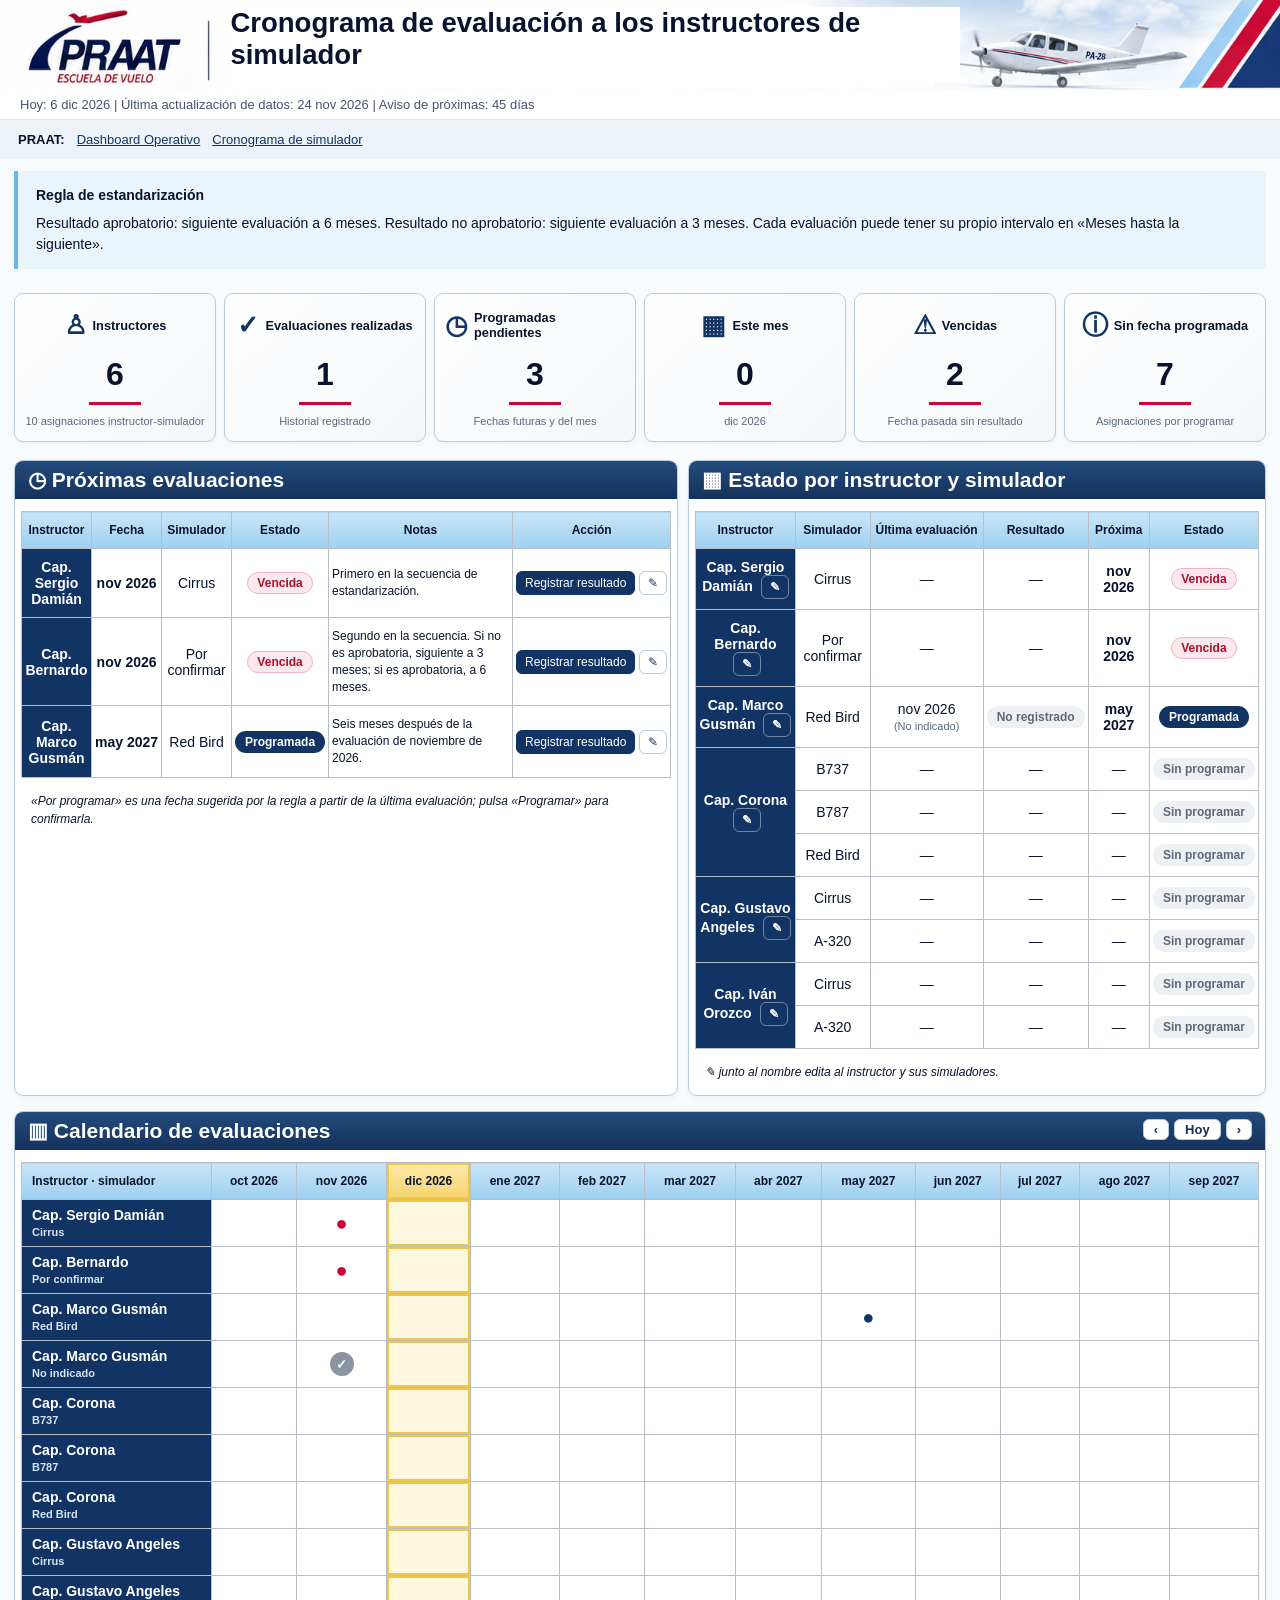
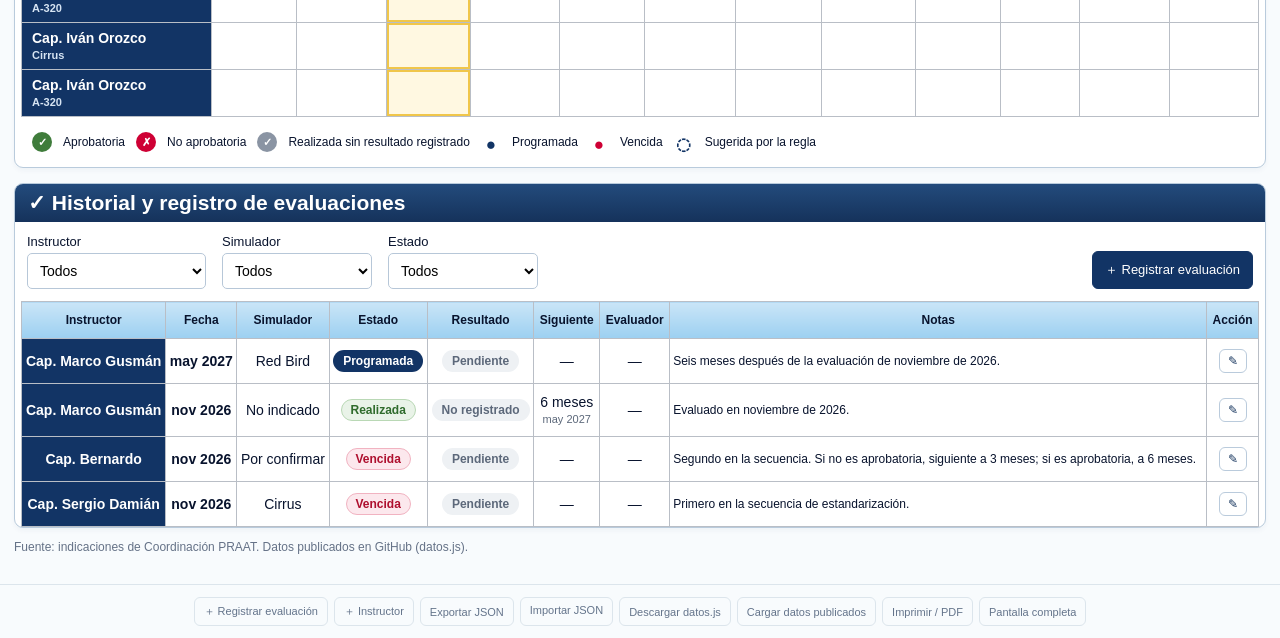
==== cronograma-simuladores/index.html @ 62b20c89 "Agrega cronograma de evaluación a los instructores de simulador Página en /cronograma-simuladores/ c" ====
<!doctype html>
<html lang="es">
  <head>
    <meta charset="utf-8" />
    <meta name="viewport" content="width=device-width,initial-scale=1" />
    <title>Cronograma de evaluación a los instructores de simulador · PRAAT</title>
    <!-- Mismo estilo base que el Dashboard Operativo PRAAT. -->
    <link rel="stylesheet" href="../style.css?v=cronograma-1" />
    <link rel="stylesheet" href="estilo.css?v=1" />
  </head>
  <body>
    <header aria-label="PRAAT Escuela de Vuelo">
      <h1>Cronograma de evaluación a los instructores de simulador</h1>
    </header>
    <div class="dates" id="dates"></div>
    <div class="history-nav">
      <strong>PRAAT:</strong>
      <a href="../">Dashboard Operativo</a>
      <a href="./">Cronograma de simulador</a>
    </div>
    <section class="week-note">
      <b>Regla de estandarización</b>
      <p id="reglas"></p>
    </section>
    <main>
      <section id="kpis" class="kpis"></section>

      <div class="crono-row">
        <section class="panel">
          <h2>◷ Próximas evaluaciones</h2>
          <div class="tablewrap"><table id="proximas"></table></div>
          <p class="foot">
            «Por programar» es una fecha sugerida por la regla a partir de la
            última evaluación; pulsa «Programar» para confirmarla.
          </p>
        </section>
        <section class="panel">
          <h2>▦ Estado por instructor y simulador</h2>
          <div class="tablewrap"><table id="estado"></table></div>
          <p class="foot">✎ junto al nombre edita al instructor y sus simuladores.</p>
        </section>
      </div>

      <section class="panel calendario">
        <h2>
          ▥ Calendario de evaluaciones
          <span class="cal-nav">
            <button type="button" id="cal-prev" aria-label="Meses anteriores">‹</button>
            <button type="button" id="cal-hoy">Hoy</button>
            <button type="button" id="cal-next" aria-label="Meses siguientes">›</button>
          </span>
        </h2>
        <div class="tablewrap"><table id="calendario"></table></div>
        <p class="foot leyenda">
          <span class="mk ok">✓</span> Aprobatoria
          <span class="mk bad">✗</span> No aprobatoria
          <span class="mk done">✓</span> Realizada sin resultado registrado
          <span class="mk prog">●</span> Programada
          <span class="mk late">●</span> Vencida
          <span class="mk sug">◌</span> Sugerida por la regla
        </p>
      </section>

      <section class="panel historial">
        <h2>✓ Historial y registro de evaluaciones</h2>
        <div class="filtros">
          <label>Instructor <select id="f-instructor"></select></label>
          <label>Simulador <select id="f-simulador"></select></label>
          <label>Estado <select id="f-estado"></select></label>
          <button type="button" class="primary" id="nueva-2">＋ Registrar evaluación</button>
        </div>
        <div class="tablewrap"><table id="historial"></table></div>
      </section>

      <p class="source">
        Fuente: indicaciones de Coordinación PRAAT.
        <span id="saved"></span>
      </p>
      <p id="warning" class="warning"></p>
    </main>
    <nav>
      <div>
        <button id="nueva">＋ Registrar evaluación</button
        ><button id="nuevo-instructor">＋ Instructor</button
        ><button id="export">Exportar JSON</button
        ><label class="button"
          >Importar JSON<input id="import" type="file" accept="application/json" hidden /></label
        ><button id="descargar-datos">Descargar datos.js</button
        ><button id="reset">Cargar datos publicados</button
        ><button onclick="window.print()">Imprimir / PDF</button
        ><button id="full">Pantalla completa</button>
      </div>
    </nav>

    <dialog id="dlg-evaluacion">
      <form id="form-evaluacion">
        <div class="dialoghead">
          <div>
            <h2 id="ev-titulo">Registrar evaluación</h2>
            <p>Si solo conoces el mes, deja el día vacío.</p>
          </div>
          <button type="button" class="cerrar" aria-label="Cerrar">✕</button>
        </div>
        <fieldset>
          <legend>Evaluación</legend>
          <label class="field">Instructor<select name="instructor" required></select></label>
          <label class="field">Simulador<select name="simulador" required></select></label>
          <label class="field">Estado<select name="estado" required></select></label>
          <label class="field">Mes<input name="mes" type="month" required /></label>
          <label class="field">Día (opcional)<input name="dia" type="number" min="1" max="31" /></label>
          <label class="field">Resultado<select name="resultado" required></select></label>
          <label class="field">Meses hasta la siguiente<input name="siguienteMeses" type="number" min="1" max="36" /></label>
          <label class="field">Evaluador (opcional)<input name="evaluador" type="text" /></label>
          <label class="field full">Notas<textarea name="notas" rows="2"></textarea></label>
          <label class="check full" id="auto-wrap"
            ><input type="checkbox" name="auto" checked />
            <span id="auto-texto">Programar automáticamente la siguiente evaluación</span></label
          >
        </fieldset>
        <p class="note">Los cambios se guardan en este navegador. Usa «Descargar datos.js» y súbelo a GitHub para que todos vean la misma información.</p>
        <div class="actions">
          <button type="button" id="ev-borrar" class="danger">Eliminar</button
          ><button type="button" class="cerrar">Cancelar</button
          ><button class="primary" type="submit">Guardar</button>
        </div>
      </form>
    </dialog>

    <dialog id="dlg-instructor">
      <form id="form-instructor">
        <div class="dialoghead">
          <div>
            <h2 id="in-titulo">Instructor</h2>
            <p>Marca los simuladores en los que se evalúa.</p>
          </div>
          <button type="button" class="cerrar" aria-label="Cerrar">✕</button>
        </div>
        <fieldset>
          <legend>Datos</legend>
          <label class="field full">Nombre<input name="nombre" type="text" required placeholder="Cap. Nombre Apellido" /></label>
          <div class="full sims" id="in-sims"></div>
          <label class="field full">Otro simulador (separa con comas)<input name="otros" type="text" placeholder="Ej. ATR 72" /></label>
        </fieldset>
        <div class="actions">
          <button type="button" id="in-borrar" class="danger">Eliminar instructor</button
          ><button type="button" class="cerrar">Cancelar</button
          ><button class="primary" type="submit">Guardar</button>
        </div>
      </form>
    </dialog>

    <div id="toast" role="status"></div>
    <script src="datos.js?v=20261124"></script>
    <script src="app.js?v=1"></script>
  </body>
</html>
---- style.css ----
:root {
  --navy: #123465;
  --red: #ce0034;
  --blue: #69b7e8;
  --line: #b9cbdc;
}
* {
  box-sizing: border-box;
}
body {
  margin: 0;
  background: #f8fbfd;
  color: #08132d;
  font:
    16px Arial,
    sans-serif;
}
nav {
  display: flex;
  justify-content: space-between;
  align-items: center;
  padding: 10px 18px;
  background: #102d54;
  color: white;
  gap: 12px;
}
nav > span {
  font-weight: bold;
}
nav > div {
  display: flex;
  gap: 7px;
  flex-wrap: wrap;
}
button,
.button {
  font: inherit;
  font-size: 13px;
  cursor: pointer;
  padding: 9px 12px;
  border: 1px solid #bacbdc;
  border-radius: 6px;
  background: white;
  color: #14335c;
  display: inline-block;
}
button:hover,
.button:hover {
  background: #e4eff8;
}
button:focus-visible,
.button:focus-within,
input:focus-visible {
  outline: 3px solid #69b7e8;
  outline-offset: 2px;
}
header {
  background: white url(referencia.png) top center/100% auto no-repeat;
  aspect-ratio: 14.2/1;
  min-height: 70px;
}
h1 {
  position: absolute;
  width: 1px;
  height: 1px;
  overflow: hidden;
  clip-path: inset(50%);
}
.dates {
  padding: 7px 20px;
  background: white;
  color: #46536a;
  font-size: 13px;
  border-bottom: 1px solid #dce5ec;
}
main {
  padding: 12px 14px 18px;
  max-width: 2200px;
  margin: auto;
}
.kpis {
  display: grid;
  grid-template-columns: repeat(8, 1fr);
  gap: 8px;
  margin-bottom: 18px;
}
.kpi {
  border: 1px solid var(--line);
  border-radius: 9px;
  background: linear-gradient(135deg, white, #f4f7fa);
  padding: 12px 10px;
  text-align: center;
  box-shadow: 0 3px 5px #12346508;
}
.ktitle {
  display: flex;
  align-items: center;
  justify-content: center;
  text-align: left;
  gap: 10px;
  min-height: 38px;
  font-weight: bold;
  font-size: 15px;
}
.icon {
  font-size: 30px;
  color: var(--navy);
}
.kvalue {
  font-size: clamp(24px, 2.7vw, 47px);
  font-weight: 800;
  margin: 12px 0 6px;
  white-space: nowrap;
}
.kvalue:after {
  content: "";
  display: block;
  margin: 9px auto 0;
  width: 52px;
  height: 3px;
  background: var(--red);
}
.kpi small {
  font-size: 11px;
}
.mainrow {
  display: grid;
  grid-template-columns: 25% 49.5% 1fr;
  gap: 10px;
}
.panel {
  border: 1px solid var(--line);
  border-radius: 9px;
  background: white;
  box-shadow: 0 3px 5px #1234650a;
  overflow: hidden;
}
h2 {
  margin: 0;
  padding: 7px 13px;
  background: linear-gradient(#234b7c, #15325b);
  color: white;
  font-size: 21px;
}
h2 small {
  font-size: 17px;
  font-weight: normal;
}
#chart {
  height: 210px;
  padding: 17px 16px 0;
  display: flex;
  gap: 12px;
  align-items: end;
  border-bottom: 1px solid #aaa;
  margin: 0 16px 28px;
  background: repeating-linear-gradient(
    to top,
    transparent 0,
    transparent 39px,
    #e6ebf0 40px
  );
}
.bar {
  flex: 1;
  position: relative;
  background: linear-gradient(120deg, #194479, #082552);
  border-radius: 3px 3px 0 0;
  min-height: 2px;
}
.bar strong {
  position: absolute;
  top: -22px;
  width: 100%;
  text-align: center;
  white-space: nowrap;
  font-size: 15px;
}
.bar span {
  position: absolute;
  bottom: -23px;
  width: 100%;
  text-align: center;
}
.share {
  margin: 10px;
  padding: 8px;
  border: 1px solid #c9d9e6;
  border-radius: 8px;
  background: #f2f7fc;
}
h3 {
  margin: 0 0 10px;
  font-size: 17px;
}
#shares {
  display: flex;
  border-radius: 6px;
  overflow: hidden;
  color: white;
  text-align: center;
  font-weight: bold;
  font-size: 13px;
}
#shares > div {
  padding: 5px 1px;
  min-width: 45px;
  background: var(--navy);
  border-right: 1px solid white;
}
.tablewrap {
  overflow: auto;
  padding: 12px 6px 0;
}
table {
  border-collapse: collapse;
  width: 100%;
  font-size: 14px;
  text-align: center;
}
th,
td {
  padding: 11px 5px;
  border: 1px solid #b9bec6;
}
th {
  background: linear-gradient(#cae5f7, #9cd0f1);
  font-size: 12px;
}
tbody tr td:first-child {
  background: var(--navy);
  color: white;
  font-weight: bold;
}
tfoot {
  font-weight: bold;
  background: #e8ebef;
}
.foot {
  font-size: 12px;
  font-style: italic;
  margin: 14px 16px;
  line-height: 1.5;
}
.fleetcard {
  margin: 14px 10px;
  padding: 12px;
  background: linear-gradient(120deg, #cce5f8, #f7fafc);
  border: 1px solid #c8dcea;
  border-radius: 10px;
  display: flex;
  gap: 16px;
  align-items: center;
}
.fleetcard > div:first-child {
  flex: 1;
  border-right: 1px solid #9babc0;
  font-size: 19px;
}
.fleetcard strong {
  font-size: 29px;
}
.fleetcard p {
  font-size: 14px;
  margin: 10px 0;
}
.secondrow {
  display: grid;
  grid-template-columns: 1fr 1.04fr;
  gap: 14px;
  margin-top: 15px;
}
.students h2 {
  background: linear-gradient(#639d5d, #3f7c3b);
}
.maintenance h2 {
  background: linear-gradient(#cc3752, #af1934);
}
#students,
#maintenance {
  display: flex;
  gap: 18px;
  padding: 14px;
  align-items: center;
  min-height: 140px;
}
.bigicon {
  font-size: 60px;
  padding: 18px;
  color: #37763b;
  background: #e9f3e8;
  border-radius: 7px;
}
#students ul {
  list-style-type: square;
  padding-left: 19px;
  margin: 0;
  line-height: 1.45;
}
#students li::marker {
  color: #4d8c43;
}
#maintenance .bigicon {
  color: var(--red);
  background: #fce8ed;
}
#maintenance ul {
  margin: 0;
  padding-left: 18px;
  line-height: 1.5;
  list-style-type: square;
}
#maintenance li::marker {
  color: var(--red);
}
#maintenance aside {
  border-left: 1px solid #9ba8ba;
  padding-left: 18px;
  max-width: 235px;
  font-style: italic;
  font-size: 14px;
}
.messages {
  display: flex;
  margin-top: 15px;
}
.messages h2 {
  display: flex;
  align-items: center;
  min-width: 225px;
  font-size: 24px;
}
.messages > div {
  display: grid;
  grid-template-columns: repeat(4, 1fr);
  padding: 12px 0;
}
.message {
  padding: 0 16px;
  border-right: 1px solid #a6b5c6;
  display: flex;
  gap: 10px;
  font-size: 15px;
  line-height: 1.35;
}
.badge {
  background: var(--red);
  border-radius: 50%;
  color: white;
  font-size: 23px;
  min-width: 29px;
  height: 29px;
  text-align: center;
}
.source {
  color: #657287;
  font-size: 12px;
  margin-bottom: 0;
}
.warning {
  font-size: 12px;
  color: #99420b;
}
.warning:empty {
  display: none;
}
dialog {
  width: 900px;
  max-width: 95vw;
  border: 1px solid #bacbdc;
  border-radius: 14px;
  padding: 22px;
  max-height: 92vh;
}
dialog::backdrop {
  background: #081b39aa;
}
.dialoghead {
  display: flex;
  justify-content: space-between;
  gap: 15px;
}
.dialoghead h2 {
  background: none;
  color: #123465;
  padding: 0;
}
.dialoghead p,
.note {
  font-size: 13px;
  color: #5c687a;
}
fieldset {
  border: 1px solid #d1dce8;
  border-radius: 8px;
  margin: 16px 0;
  padding: 14px;
  display: grid;
  grid-template-columns: repeat(3, 1fr);
  gap: 12px;
}
legend {
  font-weight: bold;
  color: #123465;
}
label.field {
  display: flex;
  flex-direction: column;
  gap: 5px;
  font-size: 13px;
}
input {
  width: 100%;
  padding: 9px;
  border: 1px solid #b7c7d8;
  border-radius: 5px;
  font: inherit;
}
.actions {
  display: flex;
  justify-content: end;
  gap: 8px;
  position: sticky;
  bottom: -22px;
  background: white;
  padding: 12px 0;
}
.primary {
  background: #123465;
  color: white;
}
#toast {
  position: fixed;
  bottom: 20px;
  left: 50%;
  transform: translateX(-50%);
  background: #123465;
  color: white;
  padding: 12px 22px;
  border-radius: 7px;
  display: none;
}
@media (min-width: 1700px) {
  #chart {
    height: 250px;
  }
  table {
    font-size: 16px;
  }
  th {
    font-size: 14px;
  }
  .kpi {
    min-height: 140px;
  }
}
@media (max-width: 1150px) {
  .kpis {
    grid-template-columns: repeat(4, 1fr);
  }
  .mainrow {
    grid-template-columns: 1fr 2fr;
  }
  .fleet {
    grid-column: 1/-1;
  }
  #fleet {
    display: flex;
  }
  .fleetcard {
    flex: 1;
  }
  .secondrow {
    grid-template-columns: 1fr;
  }
  .messages {
    display: block;
  }
  .messages > div {
    grid-template-columns: repeat(2, 1fr);
    gap: 16px;
  }
  .kvalue {
    font-size: 32px;
  }
}
@media (max-width: 650px) {
  nav {
    align-items: start;
    flex-direction: column;
  }
  header {
    min-height: 0;
  }
  .kpis {
    grid-template-columns: repeat(2, 1fr);
  }
  .mainrow {
    display: block;
  }
  .panel {
    margin-bottom: 12px;
  }
  .secondrow {
    display: block;
  }
  .messages > div {
    grid-template-columns: 1fr;
  }
  .message {
    border: 0;
  }
  #fleet {
    display: block;
  }
  #maintenance {
    flex-wrap: wrap;
  }
  fieldset {
    grid-template-columns: 1fr 1fr;
  }
  .bigicon {
    display: none;
  }
  .ktitle {
    font-size: 14px;
  }
  main {
    padding: 10px;
  }
  h2 {
    font-size: 19px;
  }
}
@media print {
  nav,
  .source,
  #warning,
  dialog,
  #toast {
    display: none !important;
  }
  body {
    background: white;
    font-size: 12px;
  }
  main {
    padding: 3px;
  }
  .kpis {
    grid-template-columns: repeat(8, 1fr);
    gap: 4px;
  }
  .ktitle {
    font-size: 10px;
  }
  .icon {
    font-size: 19px;
  }
  .kvalue {
    font-size: 25px;
  }
  .kpi {
    padding: 6px;
  }
  .mainrow {
    display: grid;
    grid-template-columns: 25% 49% 1fr;
  }
  .fleet {
    grid-column: auto;
  }
  #fleet {
    display: block;
  }
  h2 {
    font-size: 15px;
  }
  .secondrow {
    display: grid;
    grid-template-columns: 1fr 1fr;
  }
  .messages {
    display: flex;
  }
  .messages h2 {
    min-width: 150px;
  }
  .messages > div {
    grid-template-columns: repeat(4, 1fr);
  }
  .message {
    font-size: 11px;
  }
  table {
    font-size: 10px;
  }
  th {
    font-size: 9px;
  }
  th,
  td {
    padding: 8px 3px;
  }
  #chart {
    height: 150px;
  }
  .bar strong {
    font-size: 11px;
  }
  .bigicon {
    font-size: 30px;
    padding: 8px;
  }
  #students,
  #maintenance {
    font-size: 11px;
    padding: 8px;
    gap: 8px;
  }
  #maintenance aside {
    font-size: 10px;
  }
  .panel {
    break-inside: avoid;
  }
  * {
    -webkit-print-color-adjust: exact;
    print-color-adjust: exact;
  }
  @page {
    size: A3 landscape;
    margin: 8mm;
  }
}
:root {
}
.kpis {
  grid-template-columns: repeat(8, minmax(0, 1fr));
}
.kpi,
.mainrow > * {
  min-width: 0;
}
.kvalue {
  font-size: clamp(22px, 2.5vw, 47px);
}
.ktitle {
  font-size: clamp(11px, 1vw, 16px);
  gap: 6px;
}
.icon {
  font-size: clamp(20px, 2vw, 30px);
}
table {
  table-layout: fixed;
  font-size: clamp(10px, 0.92vw, 16px);
}
th {
  font-size: clamp(9px, 0.78vw, 14px);
  overflow-wrap: anywhere;
}
td {
  padding: 10px 3px;
  overflow-wrap: anywhere;
}
header {
  position: relative;
}
header:after {
  content: "";
  position: absolute;
  left: 18%;
  top: 65%;
  width: 55%;
  height: 31%;
  background: white;
}
.fleetcard {
  gap: 9px;
}
.fleetcard > div:first-child {
  font-size: 17px;
}
.fleetcard p {
  font-size: 12px;
}
@media (max-width: 1150px) {
  .kpis {
    grid-template-columns: repeat(4, minmax(0, 1fr));
  }
  .ktitle {
    font-size: 14px;
  }
}
@media (max-width: 650px) {
  .kpis {
    grid-template-columns: repeat(2, minmax(0, 1fr));
  }
  table {
    min-width: 680px;
  }
}
@media print {
  .kpis {
    grid-template-columns: repeat(8, minmax(0, 1fr));
  }
}
.kpi:nth-child(2) {
  container-type: inline-size;
}
.kpi:nth-child(2) .kvalue {
  font-size: clamp(14px, 15cqw, 36px);
}

nav {
  background: transparent;
  border-top: 1px solid #dce5ec;
  color: #64748b;
  justify-content: center;
  padding: 12px 14px;
  margin-top: 12px;
}
nav > div {
  justify-content: center;
  gap: 6px;
}
nav button,
nav .button {
  font-size: 11px;
  padding: 6px 9px;
  background: transparent;
  border-color: #dce5ec;
  color: #64748b;
}
nav button:hover,
nav .button:hover {
  background: #edf2f7;
  color: #123465;
}
@media (max-width: 650px) {
  nav {
    align-items: center;
  }
}

.messages > div {
  grid-template-columns: repeat(3, minmax(0, 1fr));
  width: 100%;
}
.training {
  margin-top: 15px;
}
.training p {
  padding: 0 16px;
  line-height: 1.5;
  font-size: 14px;
}
.indicators table {
  min-width: 850px;
}
.indicators .tablewrap {
  overflow-x: auto;
}
.message {
  line-height: 1.55;
}
@media (max-width: 650px) {
  .messages > div {
    grid-template-columns: 1fr;
  }
  .message {
    padding: 12px 16px;
  }
}
@media print {
  .indicators table {
    min-width: 0;
  }
  .messages > div {
    grid-template-columns: repeat(3, 1fr);
  }
}

/* Título editable sobre el encabezado de referencia. */
header h1 {
  position: absolute;
  clip-path: none;
  overflow: visible;
  left: 18%;
  right: 26%;
  top: 8%;
  width: auto;
  height: auto;
  margin: 0;
  padding: 0 0 12px;
  background: white;
  font-size: clamp(12px, 3vw, 54px);
  font-weight: 800;
  line-height: 1.15;
  z-index: 1;
}


/* Ediciones e historial */
.history-nav{display:flex;gap:12px;flex-wrap:wrap;align-items:center;padding:12px 18px;background:#edf3f9;font-size:13px}
.history-nav a{color:#123465}.week-note{margin:12px 14px;padding:14px 18px;border-left:4px solid #69b7e8;background:#eaf4fb;font-size:14px;line-height:1.5}
.week-note p{margin:7px 0 0}.weekly-report{margin-top:15px}.weekly-report summary{cursor:pointer;padding:16px;font-weight:bold;color:#123465}.weekly-report table{min-width:1100px}.weekly-report td{font-size:12px}.maintenance #maintenance{align-items:flex-start;flex-wrap:wrap}.maintenance #maintenance aside{max-width:none;border-left:0;border-top:1px solid #c9d9e6;padding:12px 0 0;width:100%}
@media print{.history-nav{display:none}.weekly-report{break-inside:auto}.weekly-report details:not([open]){display:none}}

/* Un color por base, compartido por todas las secciones. */
[data-base] {
  --base-color: var(--navy);
}
[data-base="PBC"] {
  --base-color: #00665f;
}
[data-base="JJC"] {
  --base-color: #861b47;
}
#chart .bar[data-base],
#shares > div[data-base],
#table tbody tr[data-base] > td:first-child,
#report-table tbody tr[data-base] > td:first-child,
#servicios-programados tbody tr[data-base] > td:first-child,
.message[data-base] .badge {
  background: var(--base-color);
  color: white;
}
#chart .bar[data-base] :is(strong, span),
.base-label[data-base],
.message[data-base] > span:last-child > b:first-child {
  color: var(--base-color);
}
---- cronograma-simuladores/estilo.css ----
/* Ajustes del cronograma sobre el estilo del Dashboard Operativo (../style.css). */

/* Encabezado: título más largo que el del dashboard. */
header h1 {
  font-size: clamp(11px, 2.15vw, 38px);
  right: 25%;
}

.kpis,
.kpis[class] {
  grid-template-columns: repeat(6, minmax(0, 1fr));
}
.kpi small {
  color: #5c687a;
}

.crono-row {
  display: grid;
  grid-template-columns: 1.15fr 1fr;
  gap: 10px;
}
.crono-row > * {
  min-width: 0;
}
.calendario,
.historial {
  margin-top: 15px;
}

/* Tablas: ancho automático y texto legible. */
.crono-row table,
.calendario table,
.historial table {
  table-layout: auto;
  font-size: 14px;
}
.crono-row th,
.calendario th,
.historial th {
  font-size: 12px;
}
td.txt {
  text-align: left;
  font-size: 12px;
  line-height: 1.4;
  min-width: 180px;
}
td small {
  color: #5c687a;
  font-size: 11px;
}
tbody tr td:first-child small {
  color: #d6e4f3;
}
#estado tbody tr td:first-child {
  background: none;
  color: inherit;
  font-weight: normal;
}
#estado tbody tr td[rowspan] {
  background: var(--navy);
  color: white;
  font-weight: bold;
}
.acc {
  white-space: nowrap;
}
tr.cancelada td:not(:first-child) {
  color: #8a94a3;
  text-decoration: line-through;
}

/* Estados y resultados. */
.pill,
.res {
  display: inline-block;
  padding: 3px 9px;
  border-radius: 999px;
  font-size: 12px;
  font-weight: bold;
  white-space: nowrap;
  border: 1px solid transparent;
}
.pill[data-estado="Vencida"] { background: #fce8ed; color: #ae0f2e; border-color: #f1b3c1; }
.pill[data-estado="Este mes"] { background: #fff4d6; color: #7a5200; border-color: #f0d48a; }
.pill[data-estado="Próxima"] { background: #e4f1fb; color: #0f4c81; border-color: #a9d3f0; }
.pill[data-estado="Programada"] { background: #123465; color: white; }
.pill[data-estado="Por programar"] { background: white; color: #123465; border: 1px dashed #123465; }
.pill[data-estado="Sin programar"] { background: #eef1f4; color: #5c687a; }
.pill[data-estado="Realizada"] { background: #e9f3e8; color: #2f6b2c; border-color: #b9d8b5; }
.pill[data-estado="Cancelada"] { background: #eef1f4; color: #8a94a3; }
.res[data-resultado="Aprobatoria"] { color: #2f6b2c; background: #e9f3e8; }
.res[data-resultado="No aprobatoria"] { color: #ae0f2e; background: #fce8ed; }
.res[data-resultado="Pendiente"],
.res[data-resultado="No registrado"] { color: #5c687a; background: #eef1f4; }

/* Botones pequeños dentro de tablas. */
button.mini {
  font-size: 12px;
  padding: 4px 8px;
}
tbody td:first-child button.mini {
  background: transparent;
  color: white;
  border-color: #ffffff66;
  margin-left: 4px;
}
.primary {
  border-color: #123465;
}
.primary:hover {
  background: #1d4c86;
}
.danger {
  color: #ae0f2e;
  border-color: #f1b3c1;
  margin-right: auto;
}

/* Calendario. */
h2 .cal-nav {
  float: right;
  display: flex;
  gap: 5px;
}
h2 .cal-nav button {
  padding: 2px 10px;
  font-size: 13px;
}
#calendario {
  min-width: 900px;
}
#calendario th.cal-nombre,
#calendario td.cal-nombre {
  width: 190px;
  text-align: left;
  padding-left: 10px;
}
#calendario td {
  padding: 7px 3px;
}
#calendario .hoy {
  background: #fff8e1;
  box-shadow: inset 0 0 0 2px #f0c64a;
}
#calendario th.hoy {
  background: linear-gradient(#ffe9a8, #f6d36b);
}
.mk {
  display: inline-grid;
  place-items: center;
  width: 24px;
  height: 24px;
  border-radius: 50%;
  font-size: 13px;
  font-weight: bold;
  margin: 1px;
  cursor: default;
}
.mk.ok { background: #3f7c3b; color: white; }
.mk.bad { background: #ce0034; color: white; }
.mk.done { background: #8a94a3; color: white; }
.mk.prog { color: #123465; font-size: 20px; }
.mk.late { color: #ce0034; font-size: 20px; }
.mk.sug { color: #123465; font-size: 20px; }
.leyenda {
  display: flex;
  flex-wrap: wrap;
  align-items: center;
  gap: 4px 10px;
  font-style: normal;
}
.leyenda .mk {
  width: 20px;
  height: 20px;
  font-size: 11px;
}
.leyenda .mk.prog,
.leyenda .mk.late,
.leyenda .mk.sug {
  font-size: 17px;
}

/* Historial: filtros. */
.filtros {
  display: flex;
  flex-wrap: wrap;
  gap: 10px 16px;
  align-items: end;
  padding: 12px 12px 0;
  font-size: 13px;
}
.filtros label {
  display: flex;
  flex-direction: column;
  gap: 4px;
}
.filtros .primary {
  margin-left: auto;
}
select,
textarea {
  font: inherit;
  font-size: 14px;
  padding: 8px;
  border: 1px solid #b7c7d8;
  border-radius: 5px;
  background: white;
  min-width: 150px;
}
textarea {
  width: 100%;
  resize: vertical;
}

/* Formularios. */
fieldset .full {
  grid-column: 1 / -1;
}
label.check {
  display: flex;
  align-items: center;
  gap: 8px;
  font-size: 13px;
}
label.check input {
  width: auto;
}
label.check[hidden] {
  display: none;
}
.sims {
  display: flex;
  flex-wrap: wrap;
  gap: 8px 18px;
  font-size: 14px;
}
.actions [hidden] {
  display: none;
}

@media (max-width: 1150px) {
  .kpis,
  .kpis[class] {
    grid-template-columns: repeat(3, minmax(0, 1fr));
  }
  .crono-row {
    grid-template-columns: 1fr;
  }
}
@media (max-width: 650px) {
  .kpis,
  .kpis[class] {
    grid-template-columns: repeat(2, minmax(0, 1fr));
  }
  .crono-row table,
  .historial table {
    min-width: 720px;
  }
  #calendario {
    min-width: 560px;
  }
  .filtros .primary {
    margin-left: 0;
  }
}
@media print {
  .kpis,
  .kpis[class] {
    grid-template-columns: repeat(6, minmax(0, 1fr));
  }
  .crono-row {
    grid-template-columns: 1.15fr 1fr;
  }
  .acc,
  .filtros,
  .cal-nav,
  button.mini {
    display: none !important;
  }
  #calendario {
    min-width: 0;
  }
  @page {
    size: A3 landscape;
    margin: 8mm;
  }
}

/* El dashboard reduce el segundo indicador; aquí todos usan el mismo tamaño. */
.kpi:nth-child(2) .kvalue {
  font-size: clamp(22px, 2.5vw, 47px);
}

/* Evita cortes de palabra dentro de las celdas («Simulad-or»). */
.crono-row th,
.crono-row td,
.calendario th,
.calendario td,
.historial th,
.historial td {
  overflow-wrap: normal;
}
.crono-row th,
.historial th,
#proximas td:nth-child(2),
#historial td:nth-child(2) {
  white-space: nowrap;
}
@media (max-width: 650px) {
  header h1 {
    font-size: 9.5px;
    top: 6%;
    padding-bottom: 2px;
  }
}
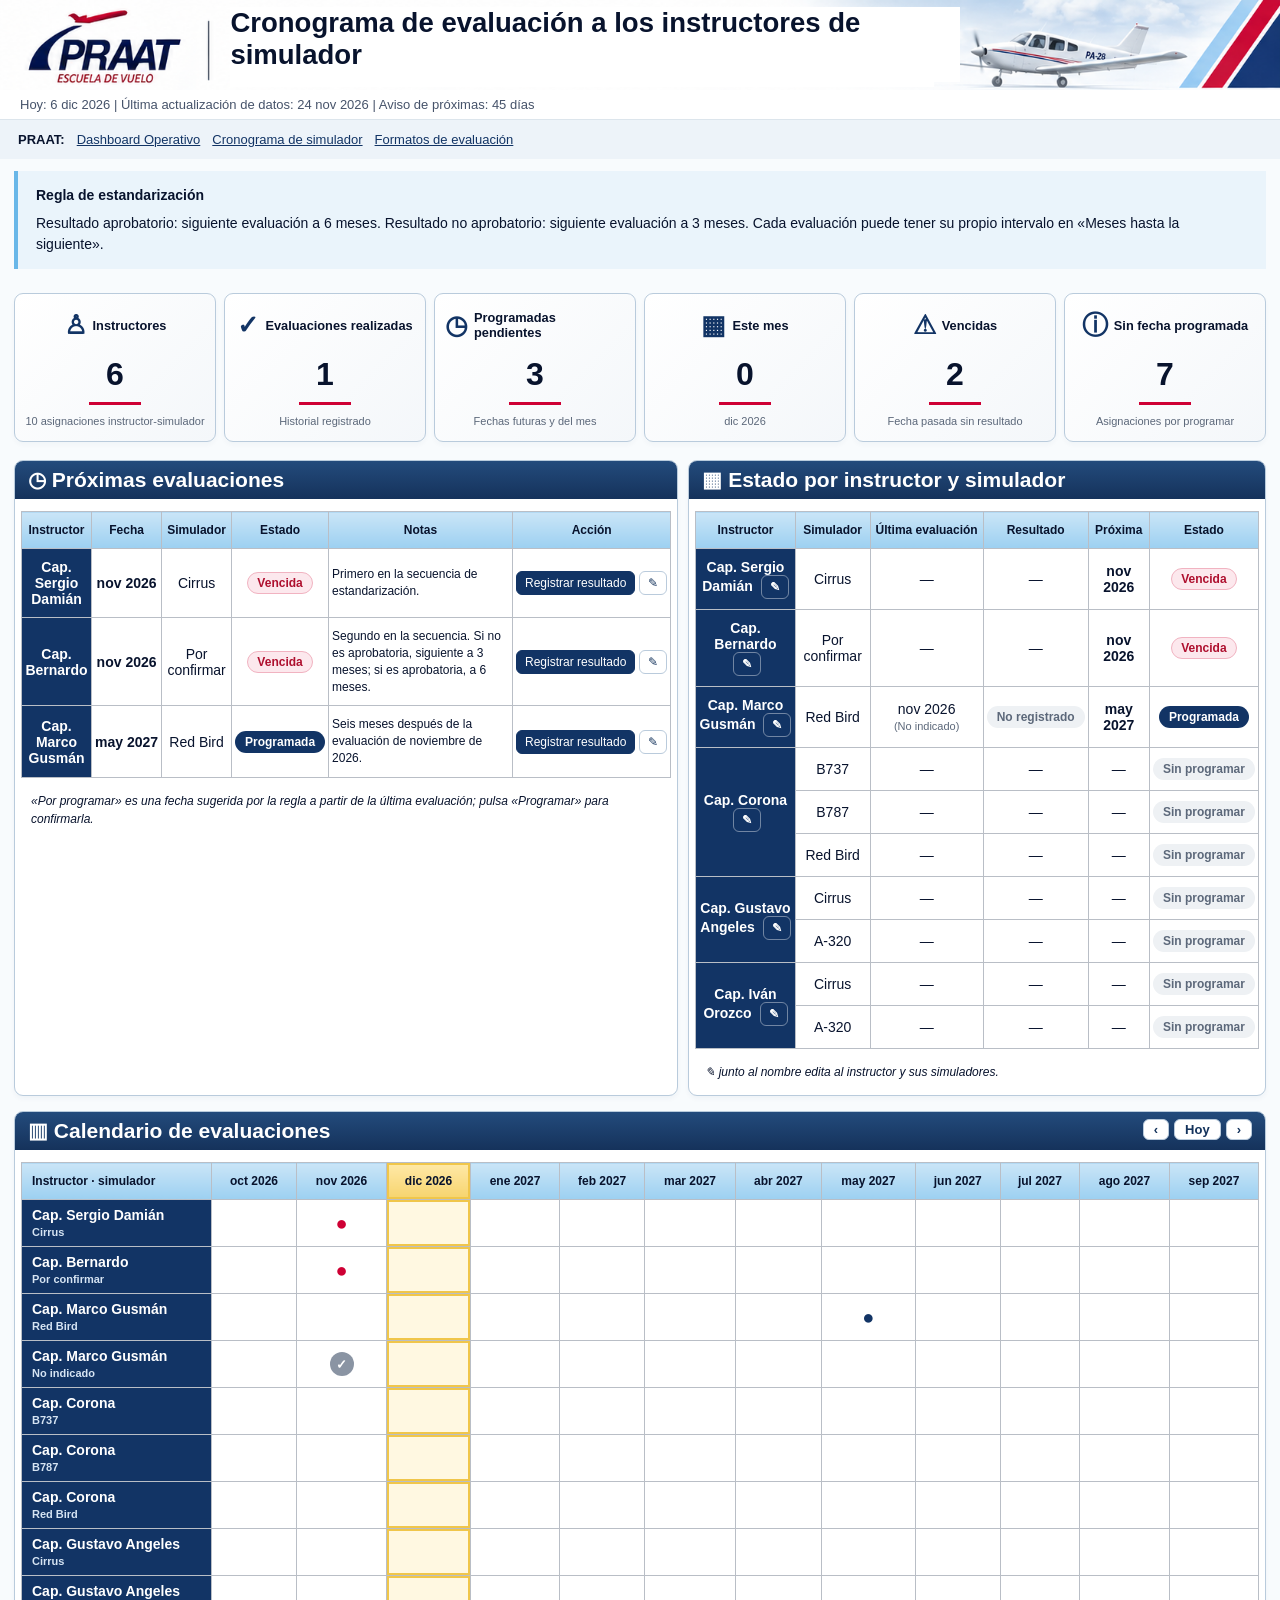
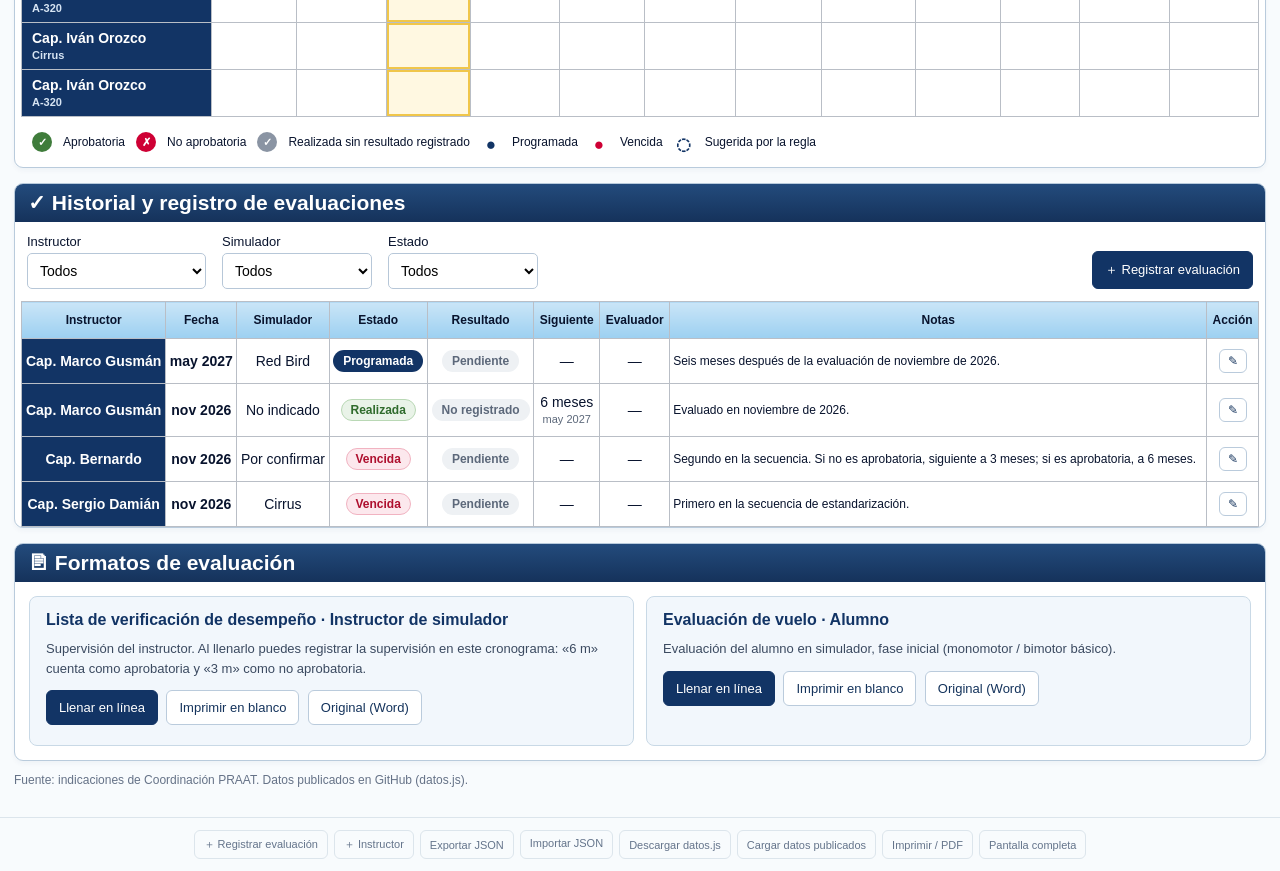
==== commit 3acabf89: "Agrega formatos de evaluación para llenar en línea o imprimir Supervisión de instructor de simulador" ====
--- a/cronograma-simuladores/index.html
+++ b/cronograma-simuladores/index.html
@@ -6,7 +6,7 @@
     <title>Cronograma de evaluación a los instructores de simulador · PRAAT</title>
     <!-- Mismo estilo base que el Dashboard Operativo PRAAT. -->
     <link rel="stylesheet" href="../style.css?v=cronograma-1" />
-    <link rel="stylesheet" href="estilo.css?v=1" />
+    <link rel="stylesheet" href="estilo.css?v=2" />
   </head>
   <body>
     <header aria-label="PRAAT Escuela de Vuelo">
@@ -17,6 +17,7 @@
       <strong>PRAAT:</strong>
       <a href="../">Dashboard Operativo</a>
       <a href="./">Cronograma de simulador</a>
+      <a href="formatos/">Formatos de evaluación</a>
     </div>
     <section class="week-note">
       <b>Regla de estandarización</b>
@@ -70,6 +71,26 @@
           <button type="button" class="primary" id="nueva-2">＋ Registrar evaluación</button>
         </div>
         <div class="tablewrap"><table id="historial"></table></div>
+      </section>
+
+      <section class="panel formatos">
+        <h2>🖹 Formatos de evaluación</h2>
+        <div class="formatos-lista">
+          <article>
+            <h3>Lista de verificación de desempeño · Instructor de simulador</h3>
+            <p>Supervisión del instructor. Al llenarlo puedes registrar la supervisión en este cronograma: «6 m» cuenta como aprobatoria y «3 m» como no aprobatoria.</p>
+            <a class="button primary" href="formatos/supervision-instructor.html">Llenar en línea</a>
+            <a class="button" href="formatos/supervision-instructor.html?blanco=1" target="_blank">Imprimir en blanco</a>
+            <a class="button" href="formatos/originales/Formato_Supervision_Instructor_Simulador.docx" download>Original (Word)</a>
+          </article>
+          <article>
+            <h3>Evaluación de vuelo · Alumno</h3>
+            <p>Evaluación del alumno en simulador, fase inicial (monomotor / bimotor básico).</p>
+            <a class="button primary" href="formatos/evaluacion-alumno.html">Llenar en línea</a>
+            <a class="button" href="formatos/evaluacion-alumno.html?blanco=1" target="_blank">Imprimir en blanco</a>
+            <a class="button" href="formatos/originales/Formato_Evaluacion_de_Vuelo_Alumno.docx" download>Original (Word)</a>
+          </article>
+        </div>
       </section>
 
       <p class="source">
--- a/cronograma-simuladores/estilo.css
+++ b/cronograma-simuladores/estilo.css
@@ -314,3 +314,44 @@
     padding-bottom: 2px;
   }
 }
+
+/* Formatos de evaluación. */
+.formatos {
+  margin-top: 15px;
+}
+.formatos-lista {
+  display: grid;
+  grid-template-columns: repeat(2, minmax(0, 1fr));
+  gap: 12px;
+  padding: 14px;
+}
+.formatos-lista article {
+  border: 1px solid #c9d9e6;
+  border-radius: 8px;
+  background: #f2f7fc;
+  padding: 14px 16px;
+}
+.formatos-lista h3 {
+  color: #123465;
+  font-size: 16px;
+}
+.formatos-lista p {
+  font-size: 13px;
+  line-height: 1.5;
+  color: #3b4a60;
+  margin: 0 0 12px;
+}
+.formatos-lista .button {
+  margin: 0 4px 6px 0;
+  text-decoration: none;
+}
+@media (max-width: 650px) {
+  .formatos-lista {
+    grid-template-columns: 1fr;
+  }
+}
+@media print {
+  .formatos {
+    display: none;
+  }
+}
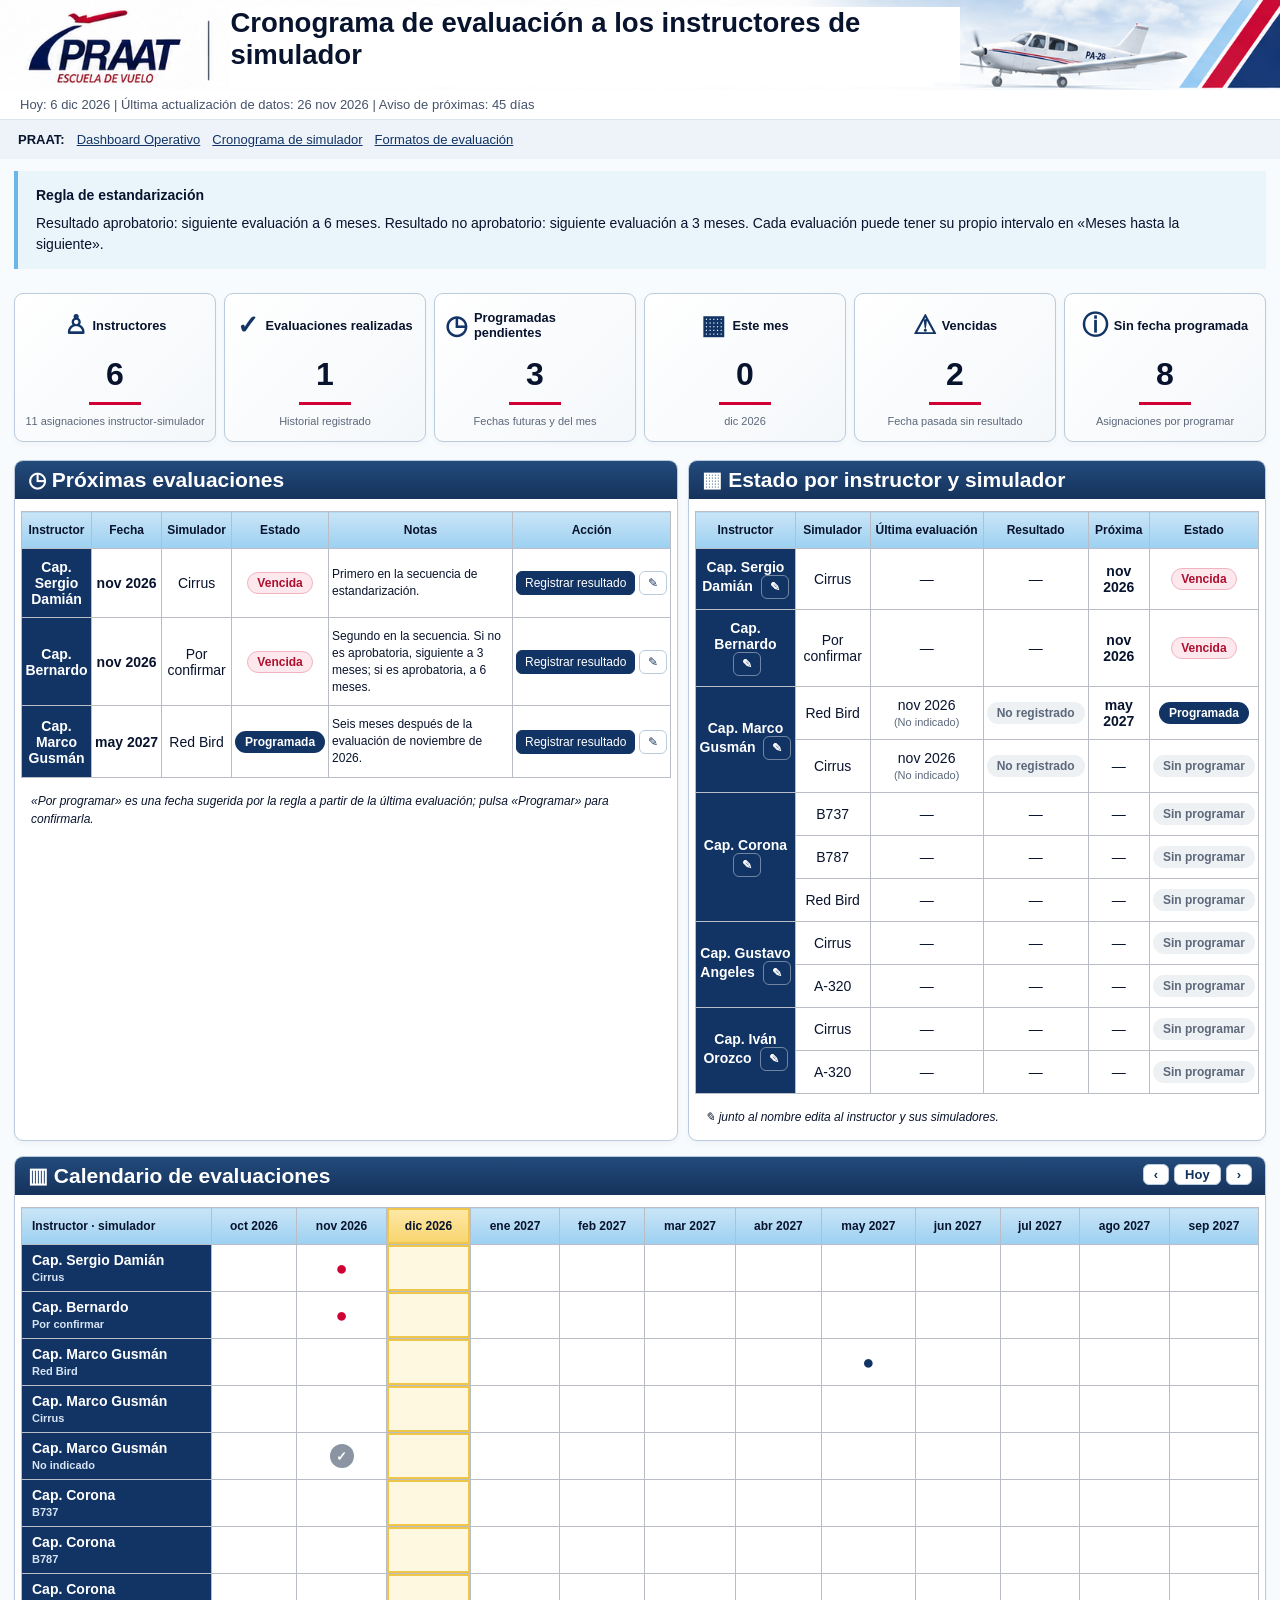
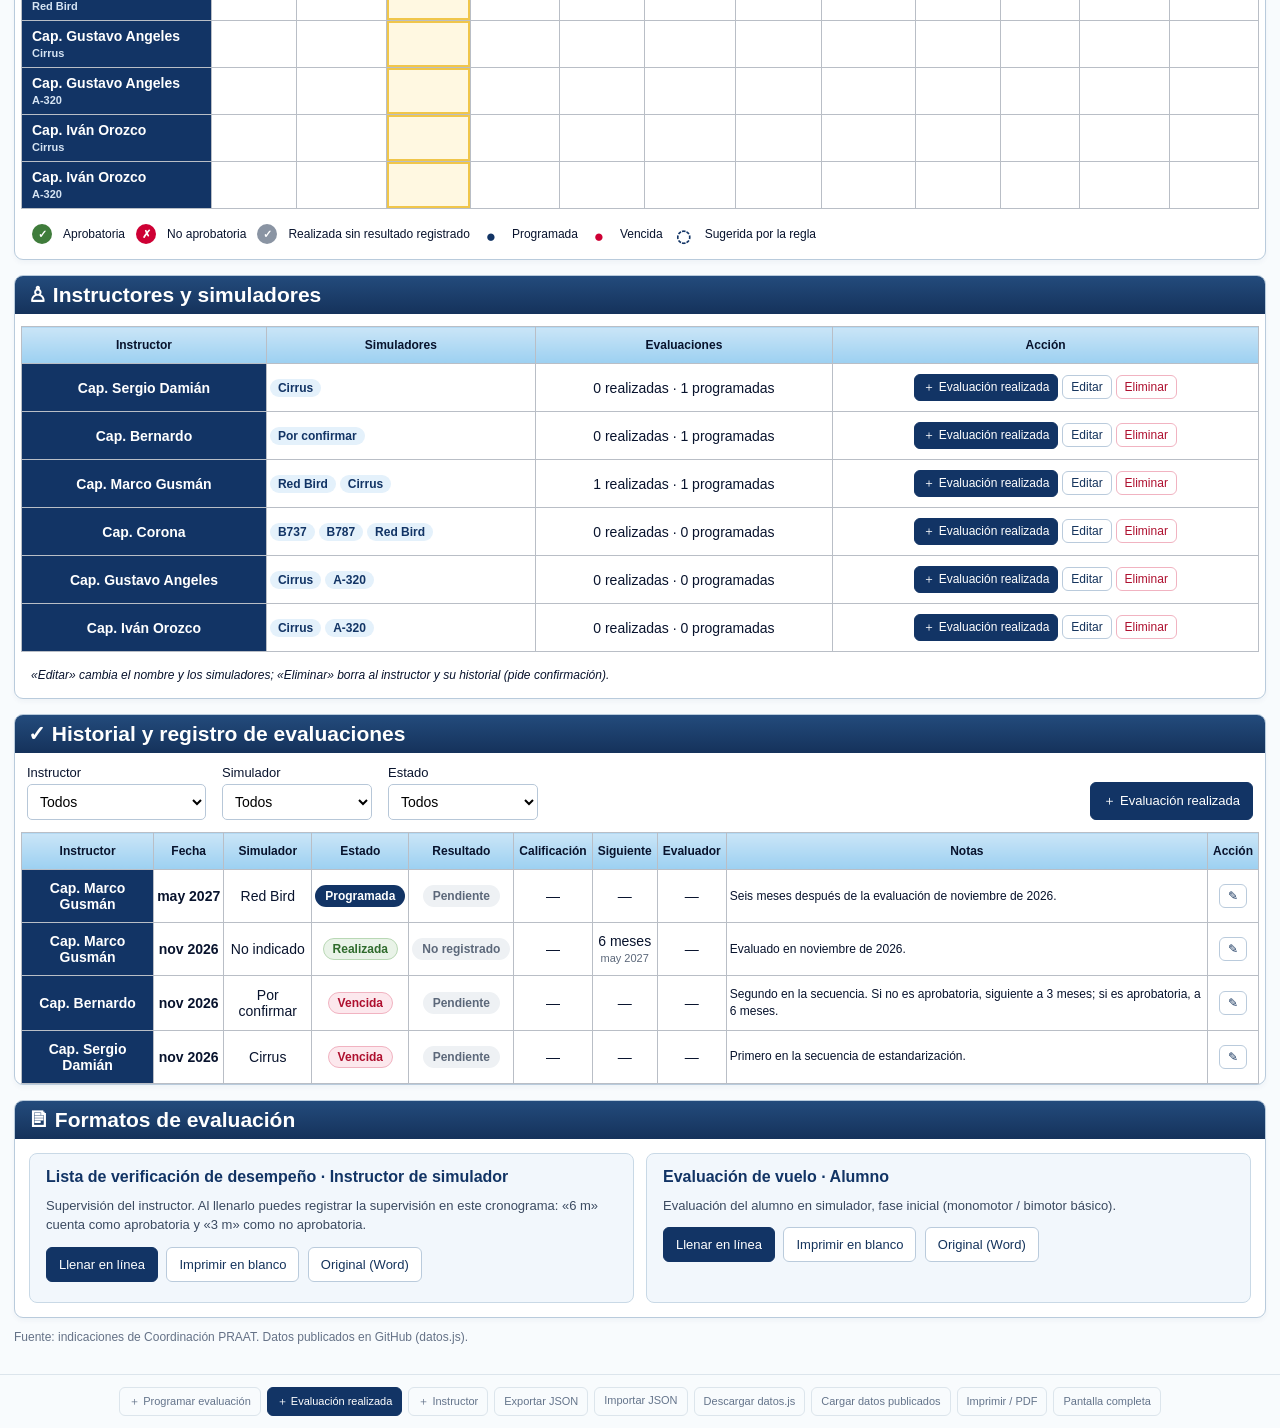
==== commit 90bc5179: "Cronograma: registro de evaluaciones realizadas con calificación y gestión de instructores - Los avi" ====
--- a/cronograma-simuladores/index.html
+++ b/cronograma-simuladores/index.html
@@ -6,7 +6,7 @@
     <title>Cronograma de evaluación a los instructores de simulador · PRAAT</title>
     <!-- Mismo estilo base que el Dashboard Operativo PRAAT. -->
     <link rel="stylesheet" href="../style.css?v=cronograma-1" />
-    <link rel="stylesheet" href="estilo.css?v=2" />
+    <link rel="stylesheet" href="estilo.css?v=3" />
   </head>
   <body>
     <header aria-label="PRAAT Escuela de Vuelo">
@@ -63,12 +63,18 @@
       </section>
 
       <section class="panel historial">
+        <h2>♙ Instructores y simuladores</h2>
+        <div class="tablewrap"><table id="instructores"></table></div>
+        <p class="foot">«Editar» cambia el nombre y los simuladores; «Eliminar» borra al instructor y su historial (pide confirmación).</p>
+      </section>
+
+      <section class="panel historial">
         <h2>✓ Historial y registro de evaluaciones</h2>
         <div class="filtros">
           <label>Instructor <select id="f-instructor"></select></label>
           <label>Simulador <select id="f-simulador"></select></label>
           <label>Estado <select id="f-estado"></select></label>
-          <button type="button" class="primary" id="nueva-2">＋ Registrar evaluación</button>
+          <button type="button" class="primary" id="nueva-2">＋ Evaluación realizada</button>
         </div>
         <div class="tablewrap"><table id="historial"></table></div>
       </section>
@@ -101,7 +107,8 @@
     </main>
     <nav>
       <div>
-        <button id="nueva">＋ Registrar evaluación</button
+        <button id="nueva">＋ Programar evaluación</button
+        ><button id="nueva-realizada" class="primary">＋ Evaluación realizada</button
         ><button id="nuevo-instructor">＋ Instructor</button
         ><button id="export">Exportar JSON</button
         ><label class="button"
@@ -131,6 +138,7 @@
           <label class="field">Día (opcional)<input name="dia" type="number" min="1" max="31" /></label>
           <label class="field">Resultado<select name="resultado" required></select></label>
           <label class="field">Meses hasta la siguiente<input name="siguienteMeses" type="number" min="1" max="36" /></label>
+          <label class="field">Calificación (opcional)<input name="calificacion" type="number" step="any" min="0" placeholder="Ej. 92" /></label>
           <label class="field">Evaluador (opcional)<input name="evaluador" type="text" /></label>
           <label class="field full">Notas<textarea name="notas" rows="2"></textarea></label>
           <label class="check full" id="auto-wrap"
@@ -172,6 +180,6 @@
 
     <div id="toast" role="status"></div>
     <script src="datos.js?v=20261124"></script>
-    <script src="app.js?v=1"></script>
+    <script src="app.js?v=2"></script>
   </body>
 </html>
--- a/cronograma-simuladores/estilo.css
+++ b/cronograma-simuladores/estilo.css
@@ -355,3 +355,26 @@
     display: none;
   }
 }
+
+/* Panel de instructores. */
+.chip {
+  display: inline-block;
+  padding: 2px 8px;
+  margin: 1px 0;
+  border-radius: 999px;
+  background: #e4f1fb;
+  color: #123465;
+  font-size: 12px;
+  font-weight: bold;
+}
+#instructores td:nth-child(2) {
+  text-align: left;
+}
+button.mini.danger {
+  margin-right: 0;
+  background: white;
+}
+/* El aviso también se ve cuando hay una ventana abierta. */
+dialog #toast {
+  position: fixed;
+}
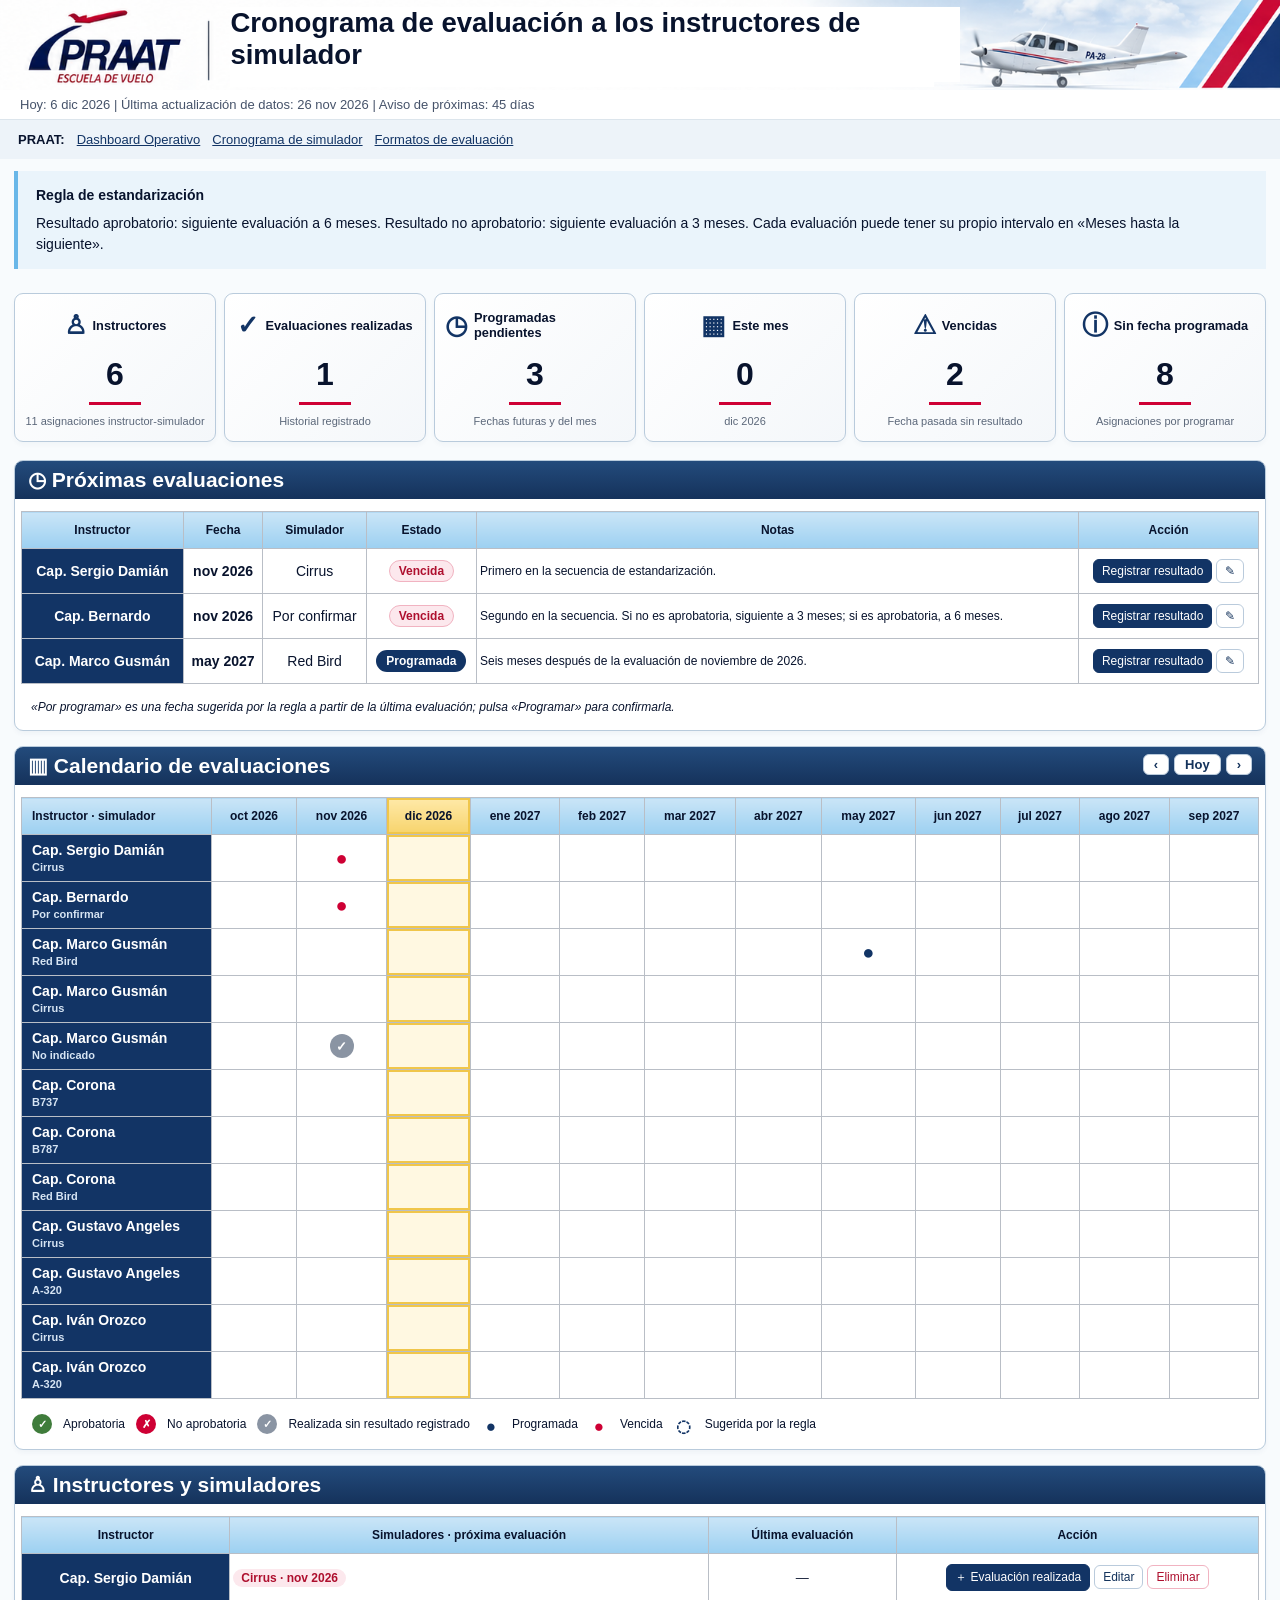
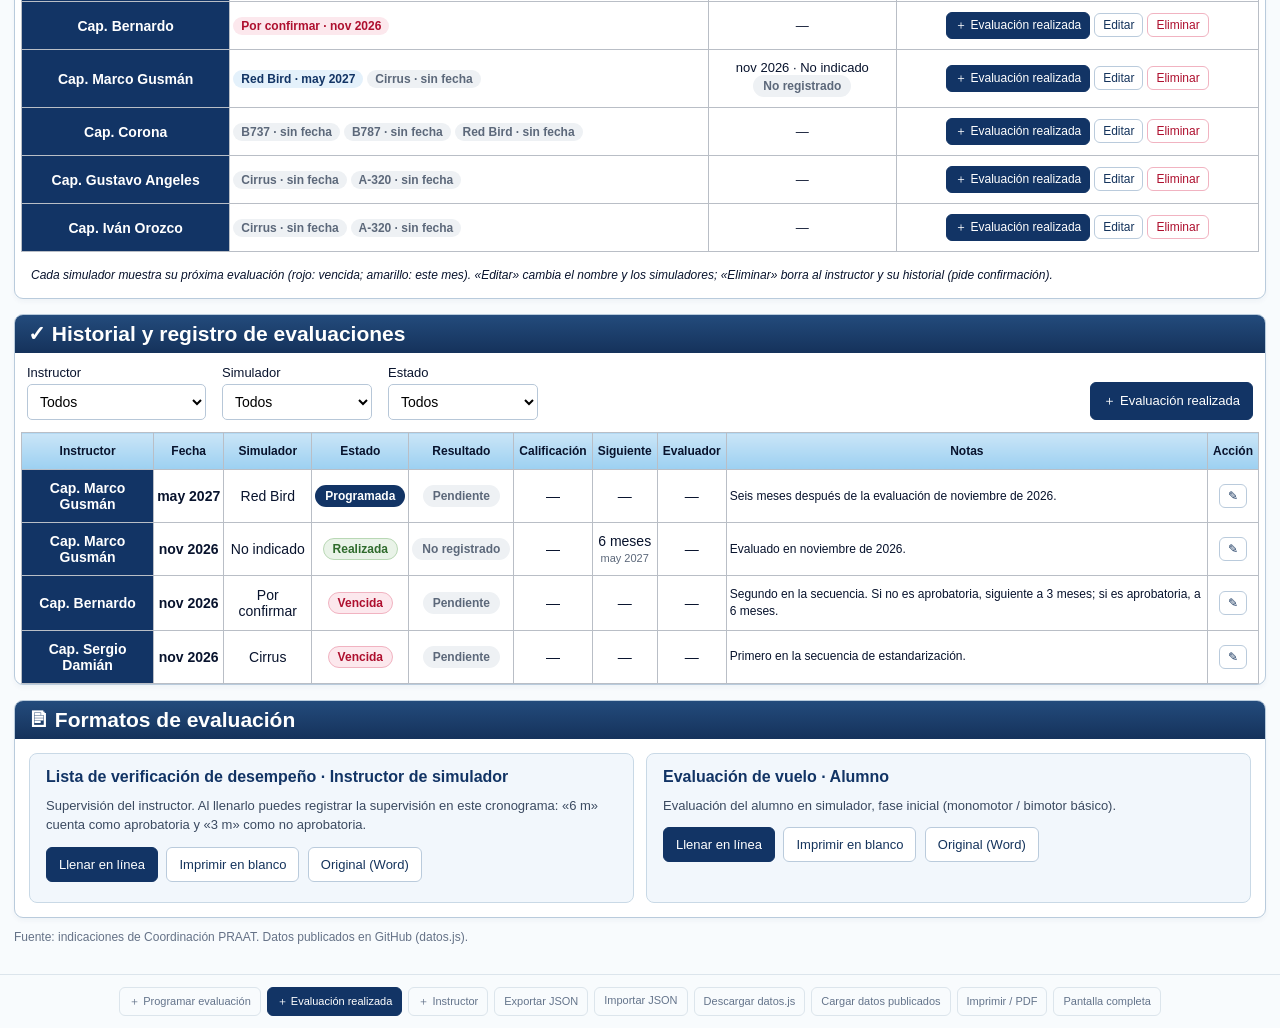
==== commit d2faaf07: "Cronograma: quita la tabla «Estado por instructor y simulador» Su información (próxima fecha por sim" ====
--- a/cronograma-simuladores/index.html
+++ b/cronograma-simuladores/index.html
@@ -6,7 +6,7 @@
     <title>Cronograma de evaluación a los instructores de simulador · PRAAT</title>
     <!-- Mismo estilo base que el Dashboard Operativo PRAAT. -->
     <link rel="stylesheet" href="../style.css?v=cronograma-1" />
-    <link rel="stylesheet" href="estilo.css?v=3" />
+    <link rel="stylesheet" href="estilo.css?v=4" />
   </head>
   <body>
     <header aria-label="PRAAT Escuela de Vuelo">
@@ -26,21 +26,14 @@
     <main>
       <section id="kpis" class="kpis"></section>
 
-      <div class="crono-row">
-        <section class="panel">
+      <section class="panel proximas">
           <h2>◷ Próximas evaluaciones</h2>
           <div class="tablewrap"><table id="proximas"></table></div>
           <p class="foot">
             «Por programar» es una fecha sugerida por la regla a partir de la
             última evaluación; pulsa «Programar» para confirmarla.
           </p>
-        </section>
-        <section class="panel">
-          <h2>▦ Estado por instructor y simulador</h2>
-          <div class="tablewrap"><table id="estado"></table></div>
-          <p class="foot">✎ junto al nombre edita al instructor y sus simuladores.</p>
-        </section>
-      </div>
+      </section>
 
       <section class="panel calendario">
         <h2>
@@ -65,7 +58,7 @@
       <section class="panel historial">
         <h2>♙ Instructores y simuladores</h2>
         <div class="tablewrap"><table id="instructores"></table></div>
-        <p class="foot">«Editar» cambia el nombre y los simuladores; «Eliminar» borra al instructor y su historial (pide confirmación).</p>
+        <p class="foot">Cada simulador muestra su próxima evaluación (rojo: vencida; amarillo: este mes). «Editar» cambia el nombre y los simuladores; «Eliminar» borra al instructor y su historial (pide confirmación).</p>
       </section>
 
       <section class="panel historial">
@@ -180,6 +173,6 @@
 
     <div id="toast" role="status"></div>
     <script src="datos.js?v=20261124"></script>
-    <script src="app.js?v=2"></script>
+    <script src="app.js?v=3"></script>
   </body>
 </html>
--- a/cronograma-simuladores/estilo.css
+++ b/cronograma-simuladores/estilo.css
@@ -378,3 +378,30 @@
 dialog #toast {
   position: fixed;
 }
+
+/* Próximas evaluaciones a todo lo ancho y estado de cada simulador en el panel de instructores. */
+.proximas table,
+#instructores {
+  table-layout: auto;
+  font-size: 14px;
+}
+.proximas th,
+.proximas td,
+#instructores td {
+  overflow-wrap: normal;
+}
+.proximas th {
+  font-size: 12px;
+  white-space: nowrap;
+}
+#proximas td:nth-child(2) {
+  white-space: nowrap;
+}
+.chip[data-estado="Vencida"] { background: #fce8ed; color: #ae0f2e; }
+.chip[data-estado="Este mes"] { background: #fff4d6; color: #7a5200; }
+.chip[data-estado="Sin programar"],
+.chip[data-estado="Por programar"] { background: #eef1f4; color: #5c687a; }
+#instructores td:nth-child(3) {
+  font-size: 13px;
+  white-space: nowrap;
+}
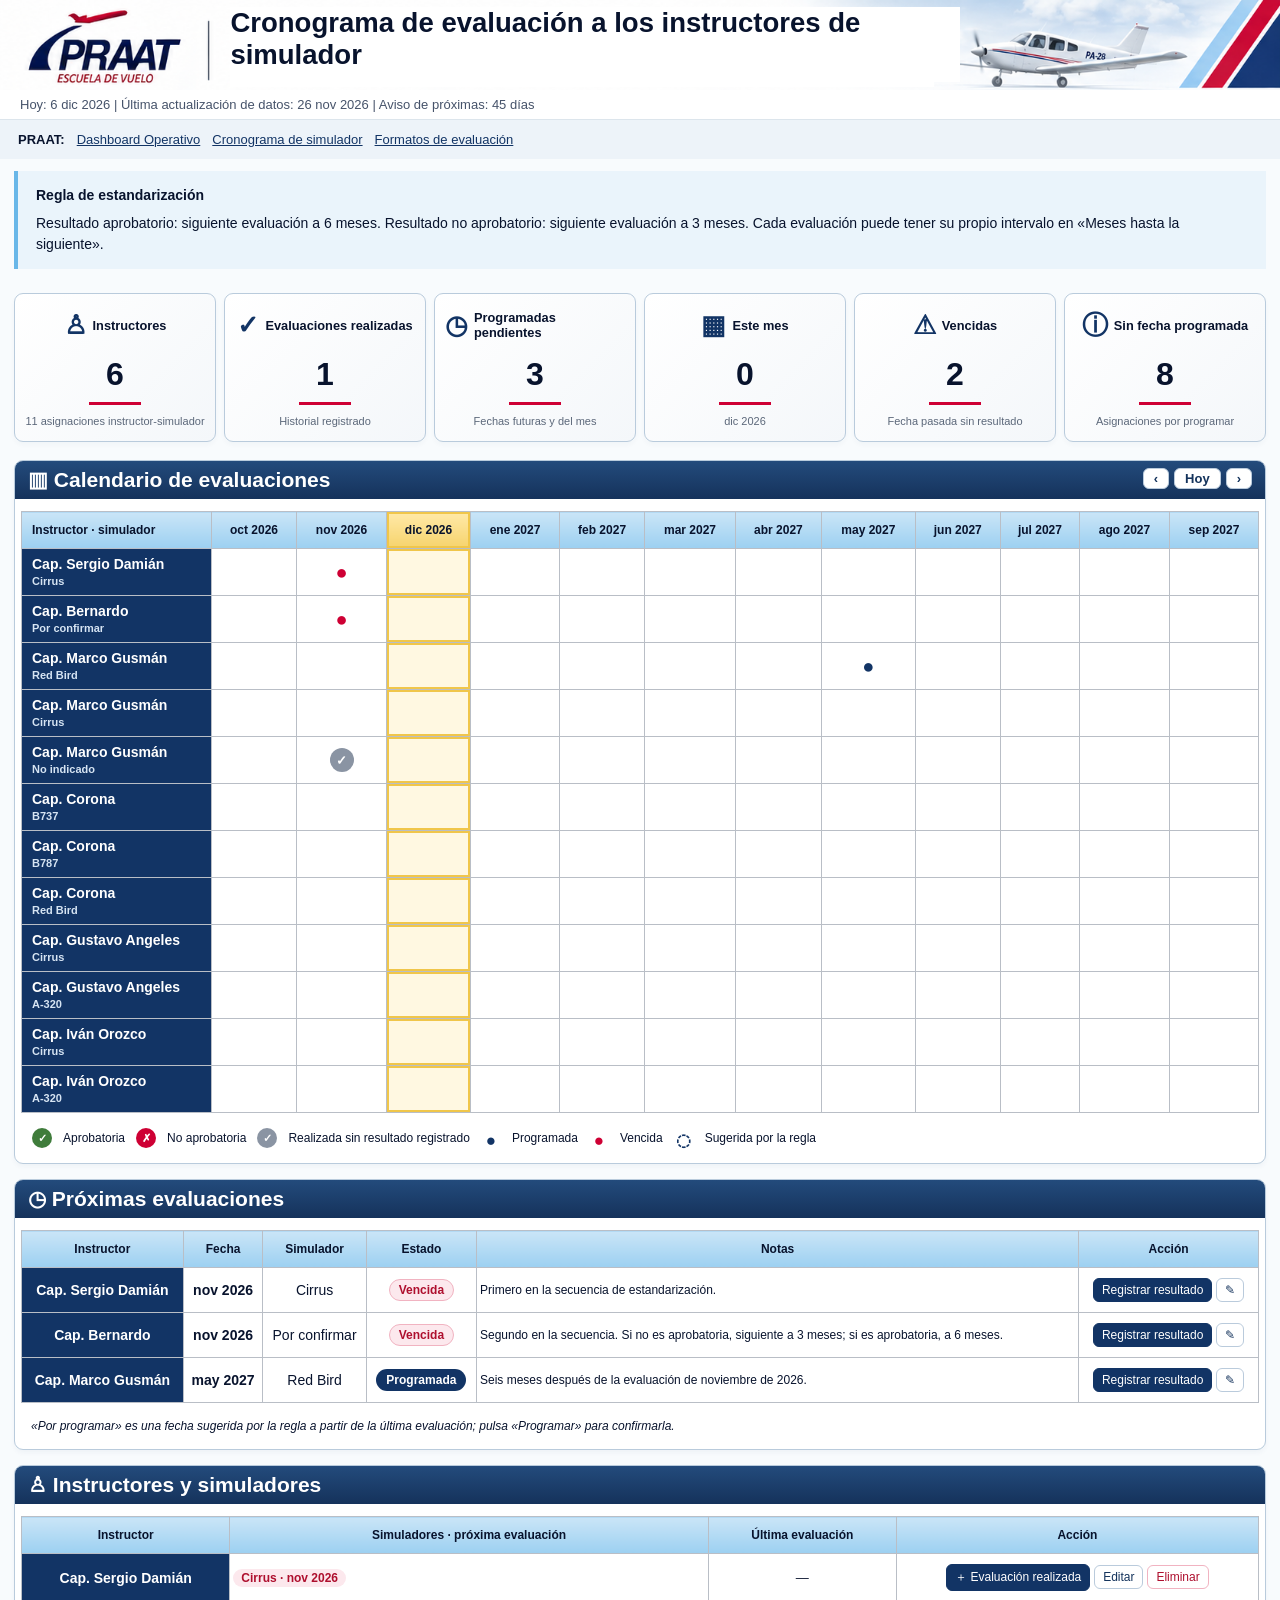
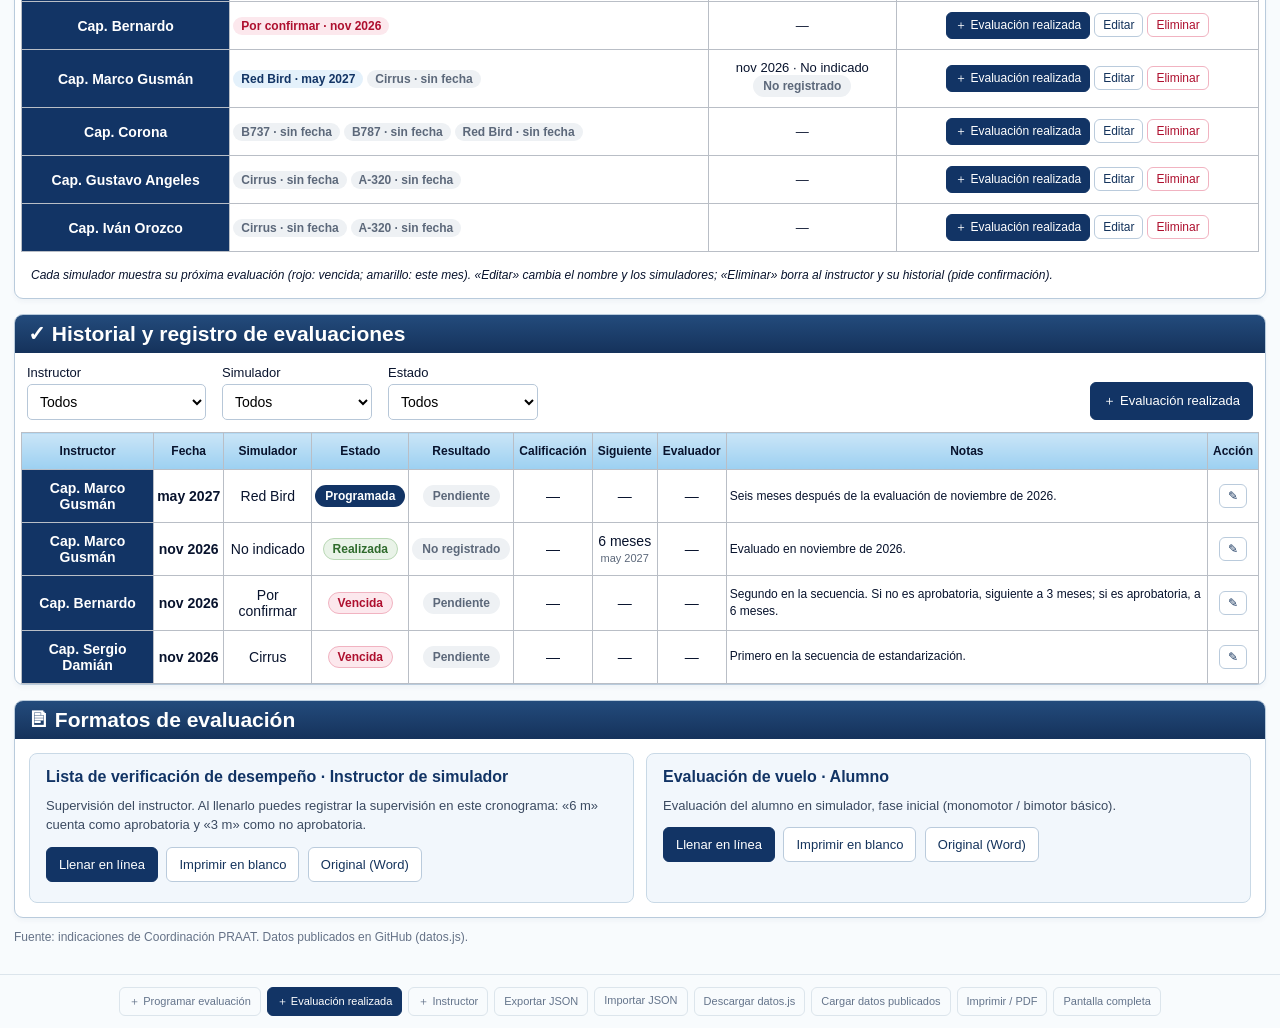
==== commit c7949d58: "Cronograma: el calendario va justo después de los indicadores Co-Authored-By: Claude Opus 5.5 <norep" ====
--- a/cronograma-simuladores/index.html
+++ b/cronograma-simuladores/index.html
@@ -6,7 +6,7 @@
     <title>Cronograma de evaluación a los instructores de simulador · PRAAT</title>
     <!-- Mismo estilo base que el Dashboard Operativo PRAAT. -->
     <link rel="stylesheet" href="../style.css?v=cronograma-1" />
-    <link rel="stylesheet" href="estilo.css?v=4" />
+    <link rel="stylesheet" href="estilo.css?v=5" />
   </head>
   <body>
     <header aria-label="PRAAT Escuela de Vuelo">
@@ -26,15 +26,6 @@
     <main>
       <section id="kpis" class="kpis"></section>
 
-      <section class="panel proximas">
-          <h2>◷ Próximas evaluaciones</h2>
-          <div class="tablewrap"><table id="proximas"></table></div>
-          <p class="foot">
-            «Por programar» es una fecha sugerida por la regla a partir de la
-            última evaluación; pulsa «Programar» para confirmarla.
-          </p>
-      </section>
-
       <section class="panel calendario">
         <h2>
           ▥ Calendario de evaluaciones
@@ -53,6 +44,15 @@
           <span class="mk late">●</span> Vencida
           <span class="mk sug">◌</span> Sugerida por la regla
         </p>
+      </section>
+
+      <section class="panel proximas">
+          <h2>◷ Próximas evaluaciones</h2>
+          <div class="tablewrap"><table id="proximas"></table></div>
+          <p class="foot">
+            «Por programar» es una fecha sugerida por la regla a partir de la
+            última evaluación; pulsa «Programar» para confirmarla.
+          </p>
       </section>
 
       <section class="panel historial">
--- a/cronograma-simuladores/estilo.css
+++ b/cronograma-simuladores/estilo.css
@@ -405,3 +405,11 @@
   font-size: 13px;
   white-space: nowrap;
 }
+
+/* Orden: resúmenes → calendario → próximas evaluaciones. */
+.kpis + .calendario {
+  margin-top: 0;
+}
+.proximas {
+  margin-top: 15px;
+}
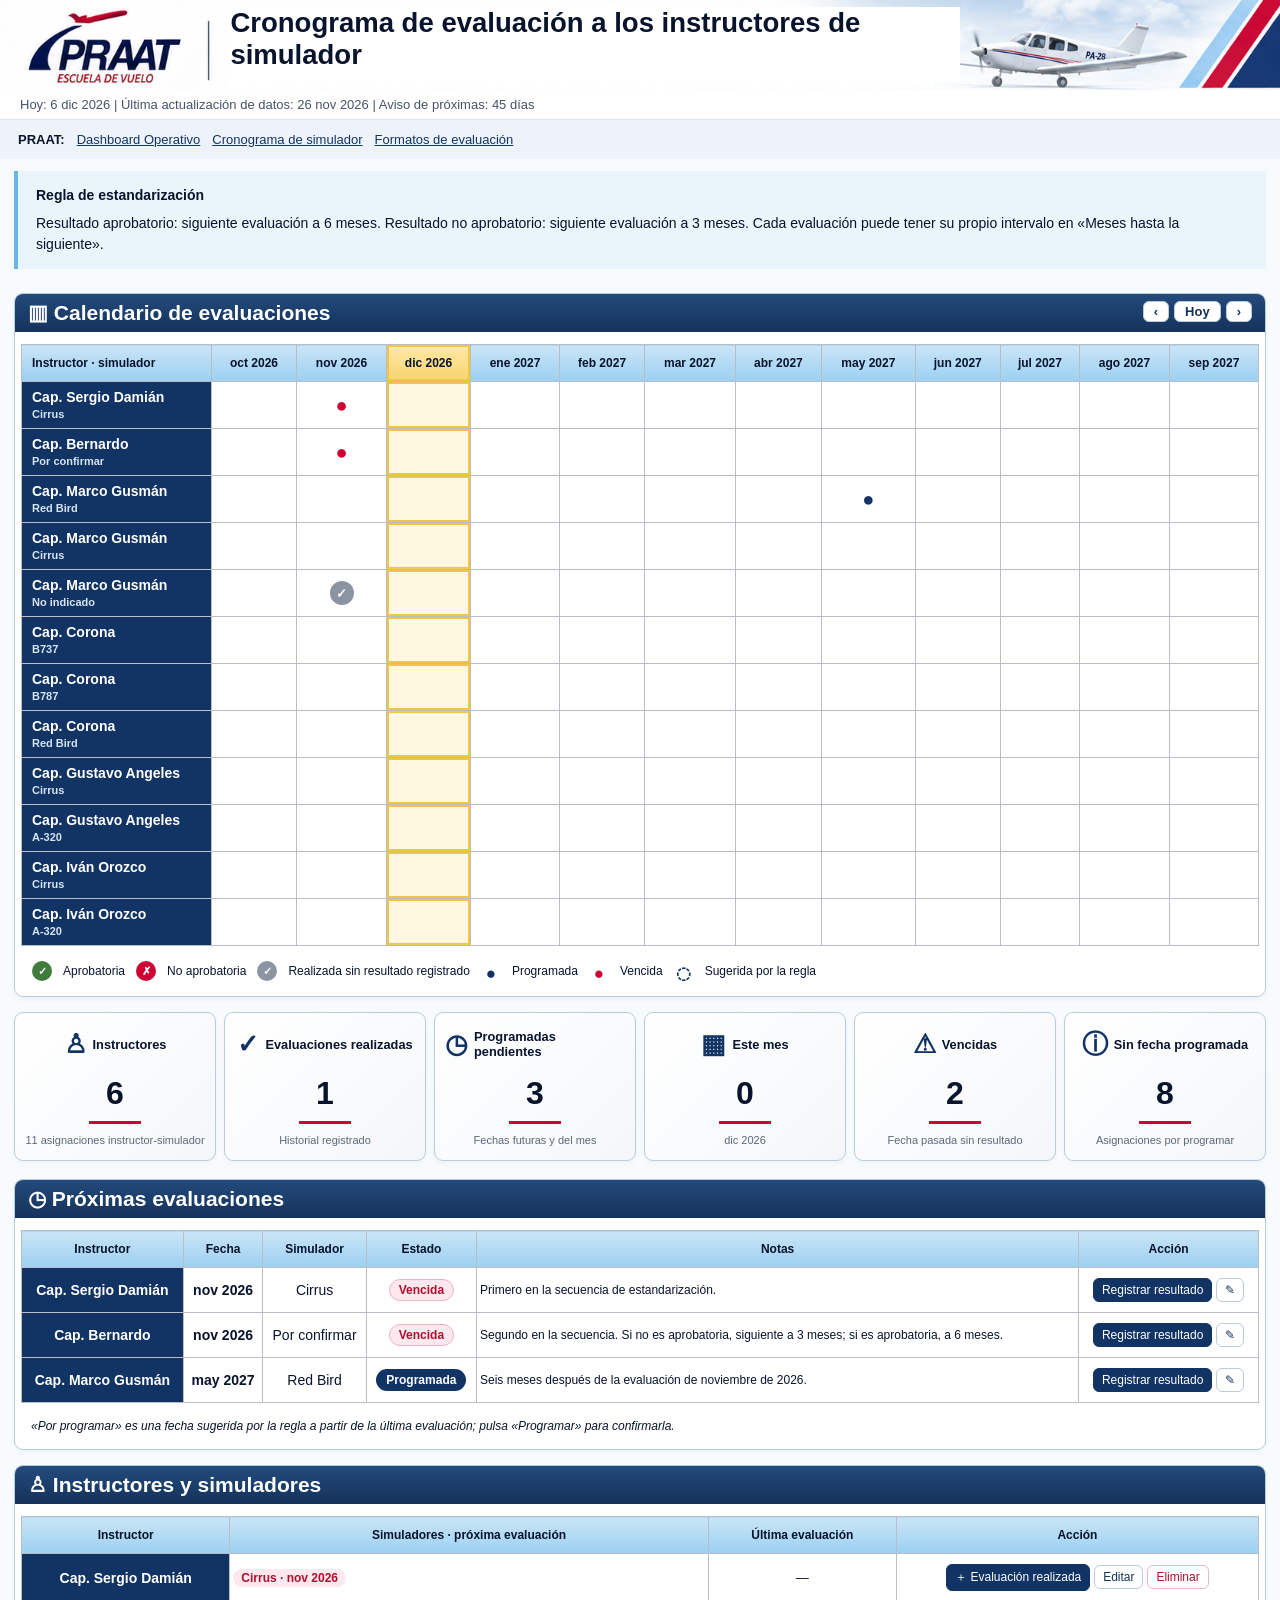
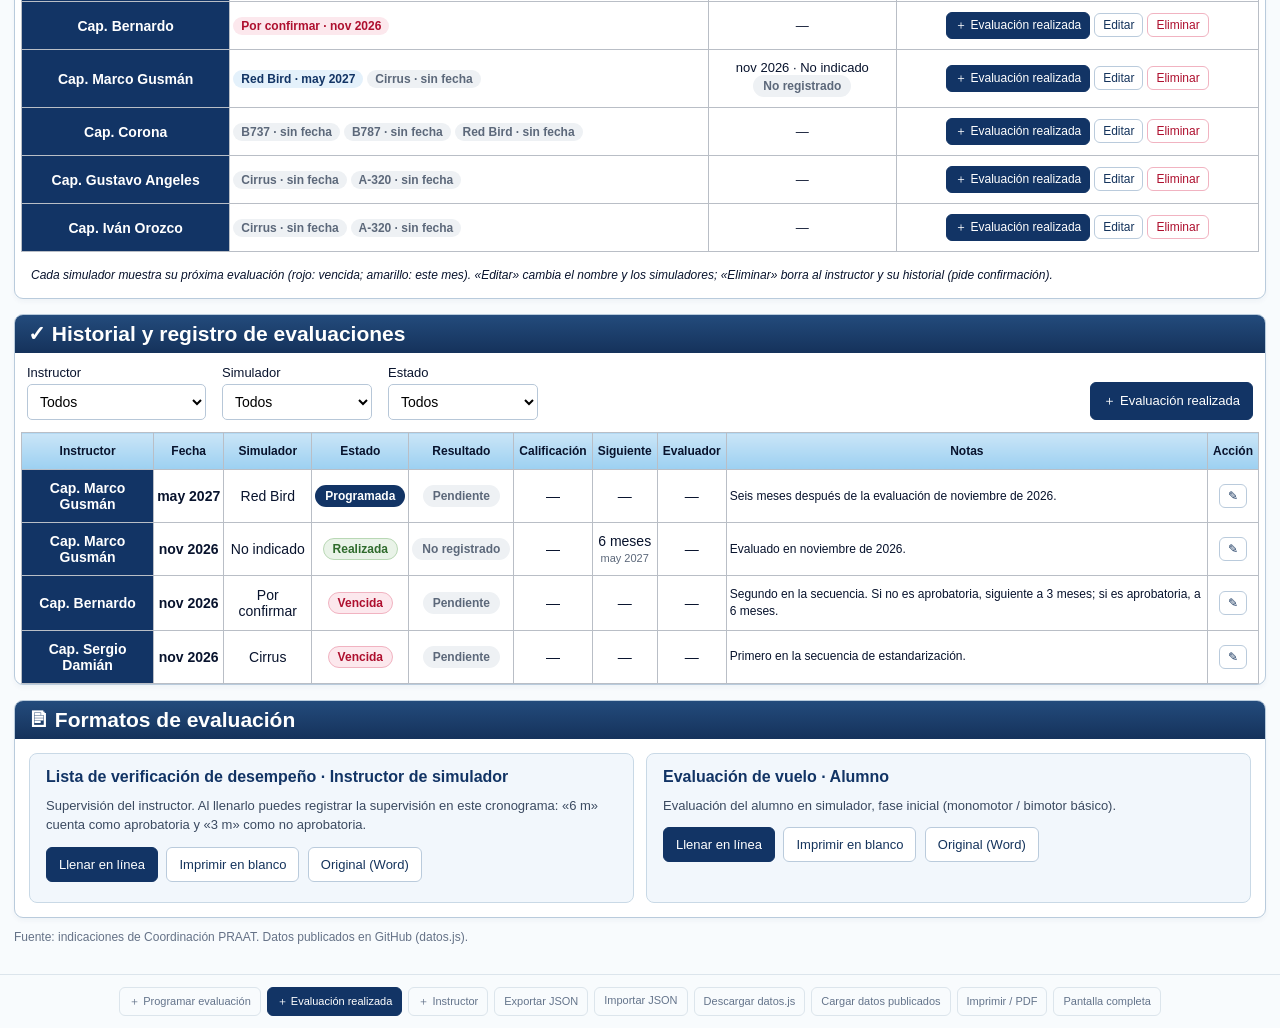
==== commit d441215f: "Cronograma: el calendario va antes de los indicadores Co-Authored-By: Claude Opus 5.5 <noreply@anthr" ====
--- a/cronograma-simuladores/index.html
+++ b/cronograma-simuladores/index.html
@@ -6,7 +6,7 @@
     <title>Cronograma de evaluación a los instructores de simulador · PRAAT</title>
     <!-- Mismo estilo base que el Dashboard Operativo PRAAT. -->
     <link rel="stylesheet" href="../style.css?v=cronograma-1" />
-    <link rel="stylesheet" href="estilo.css?v=5" />
+    <link rel="stylesheet" href="estilo.css?v=6" />
   </head>
   <body>
     <header aria-label="PRAAT Escuela de Vuelo">
@@ -24,8 +24,6 @@
       <p id="reglas"></p>
     </section>
     <main>
-      <section id="kpis" class="kpis"></section>
-
       <section class="panel calendario">
         <h2>
           ▥ Calendario de evaluaciones
@@ -45,6 +43,9 @@
           <span class="mk sug">◌</span> Sugerida por la regla
         </p>
       </section>
+
+      <section id="kpis" class="kpis"></section>
+
 
       <section class="panel proximas">
           <h2>◷ Próximas evaluaciones</h2>
--- a/cronograma-simuladores/estilo.css
+++ b/cronograma-simuladores/estilo.css
@@ -406,10 +406,16 @@
   white-space: nowrap;
 }
 
-/* Orden: resúmenes → calendario → próximas evaluaciones. */
-.kpis + .calendario {
+/* Orden: calendario → resúmenes → próximas evaluaciones. */
+main > .calendario:first-child {
   margin-top: 0;
+}
+.calendario + .kpis {
+  margin-top: 15px;
 }
 .proximas {
   margin-top: 15px;
 }
+.kpis + .proximas {
+  margin-top: 0;
+}
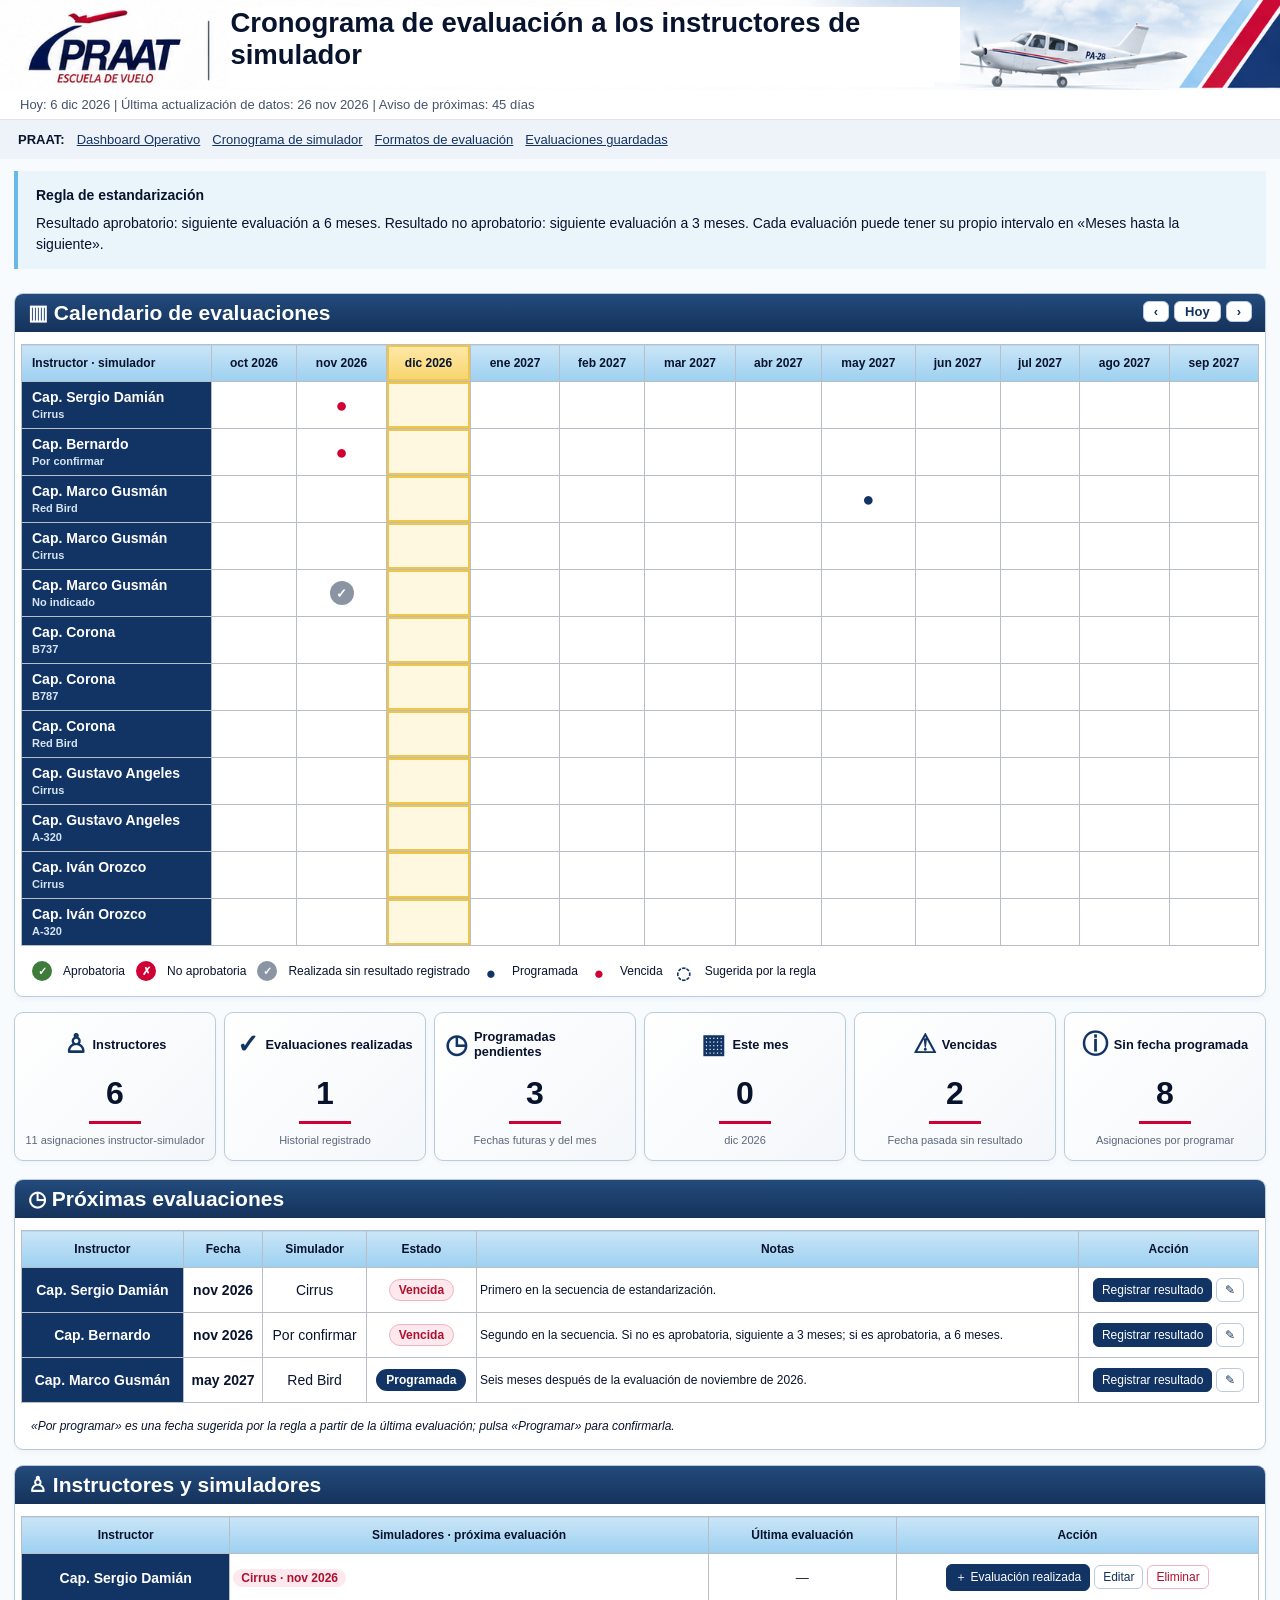
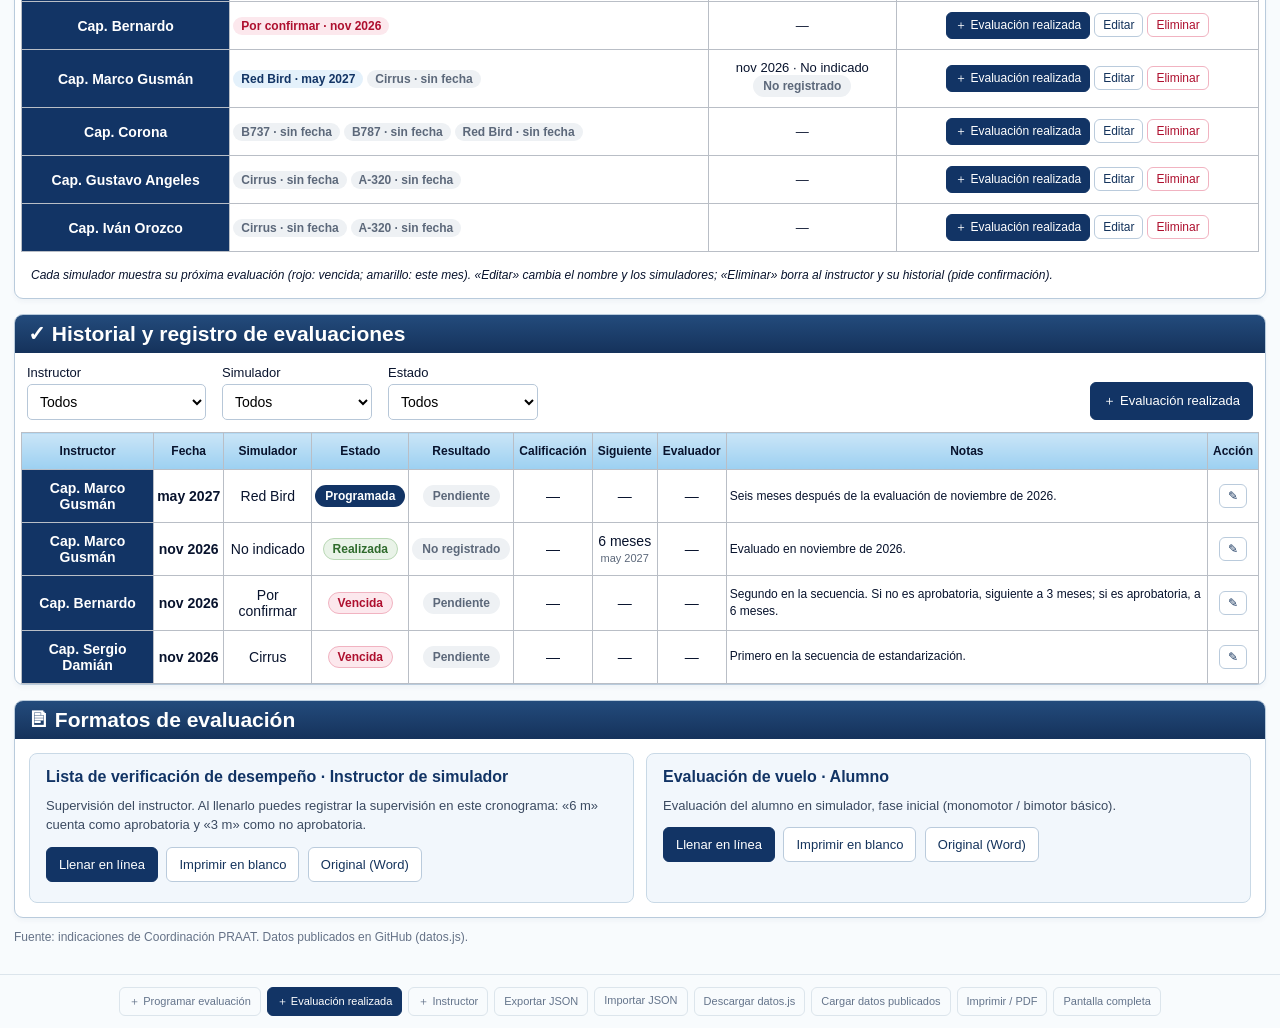
==== commit 6b15de43: "Formatos: botón «Guardar evaluación» y lista de evaluaciones guardadas - Cada formato terminado se g" ====
--- a/cronograma-simuladores/index.html
+++ b/cronograma-simuladores/index.html
@@ -6,7 +6,7 @@
     <title>Cronograma de evaluación a los instructores de simulador · PRAAT</title>
     <!-- Mismo estilo base que el Dashboard Operativo PRAAT. -->
     <link rel="stylesheet" href="../style.css?v=cronograma-1" />
-    <link rel="stylesheet" href="estilo.css?v=6" />
+    <link rel="stylesheet" href="estilo.css?v=7" />
   </head>
   <body>
     <header aria-label="PRAAT Escuela de Vuelo">
@@ -18,6 +18,7 @@
       <a href="../">Dashboard Operativo</a>
       <a href="./">Cronograma de simulador</a>
       <a href="formatos/">Formatos de evaluación</a>
+      <a href="formatos/#guardadas">Evaluaciones guardadas</a>
     </div>
     <section class="week-note">
       <b>Regla de estandarización</b>
--- a/cronograma-simuladores/estilo.css
+++ b/cronograma-simuladores/estilo.css
@@ -419,3 +419,33 @@
 .kpis + .proximas {
   margin-top: 0;
 }
+
+/* Evaluaciones guardadas. */
+.guardadas {
+  margin-top: 15px;
+}
+.guardadas .filtros .grow {
+  flex: 1;
+}
+.guardadas input[type="search"] {
+  min-width: 240px;
+}
+.g-total {
+  font-size: 14px;
+  font-weight: normal;
+  opacity: 0.8;
+  margin-left: 6px;
+}
+#guardadas-tabla {
+  table-layout: auto;
+  font-size: 14px;
+}
+#guardadas-tabla th,
+#guardadas-tabla td {
+  overflow-wrap: normal;
+}
+a.button.mini {
+  font-size: 12px;
+  padding: 4px 8px;
+  text-decoration: none;
+}
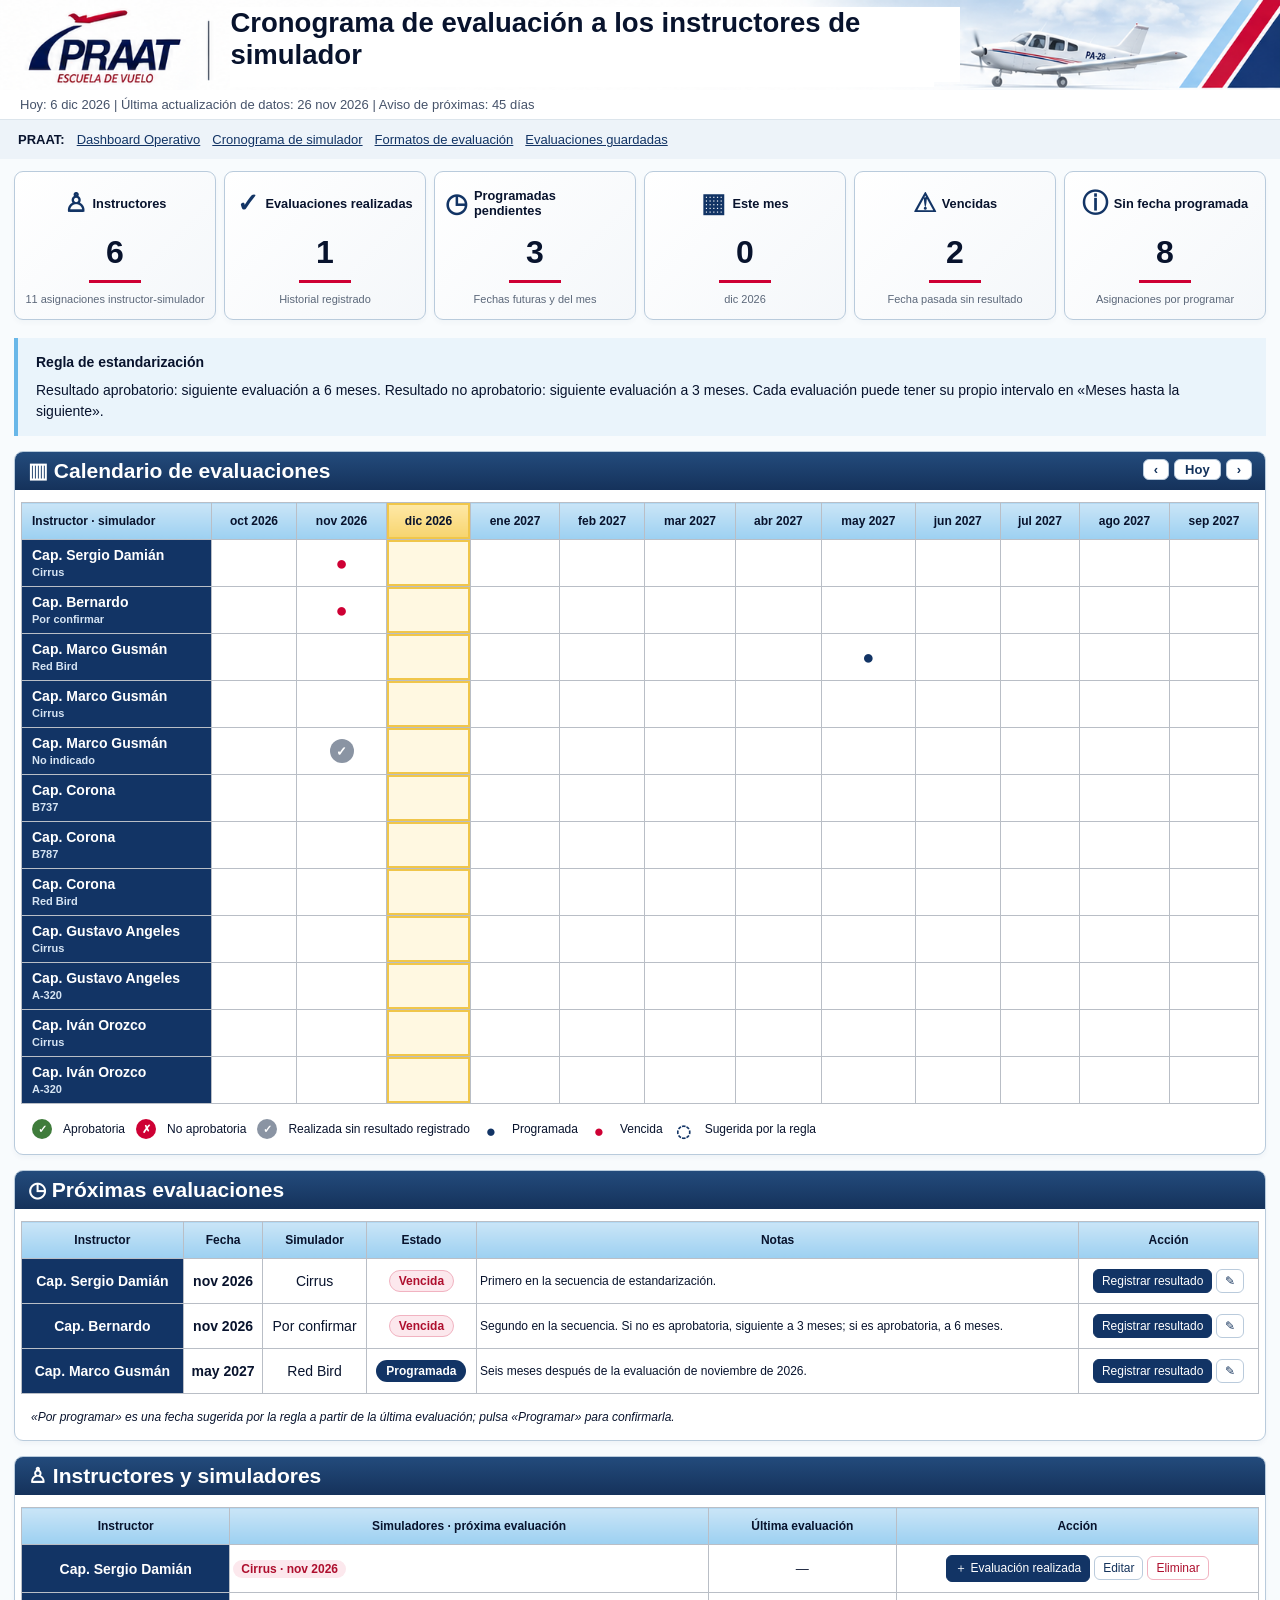
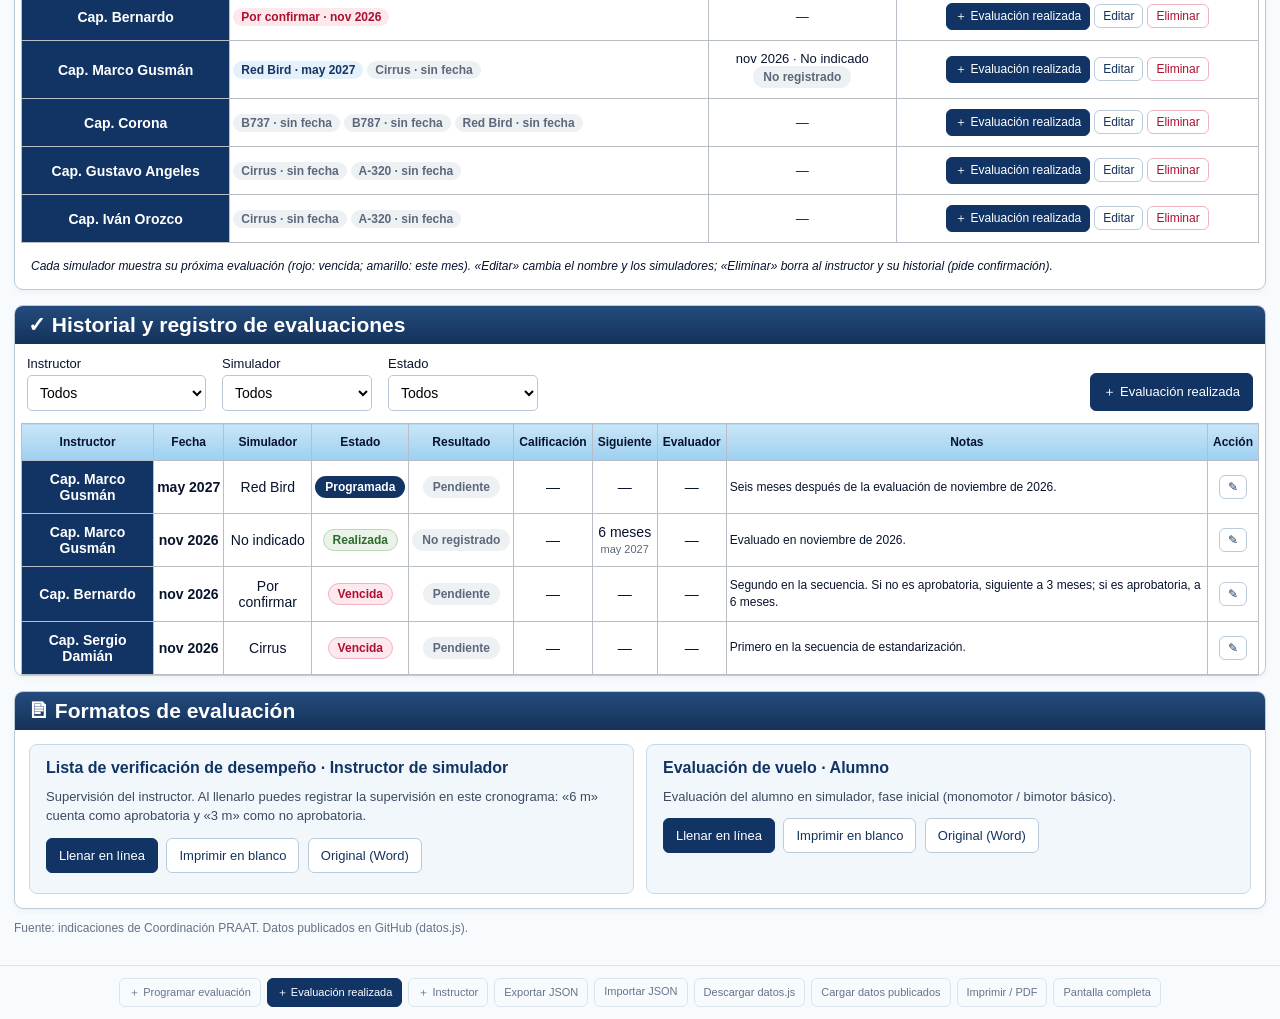
==== commit 22d8f61e: "Cronograma: los indicadores de resumen van primero Co-Authored-By: Claude Opus 5.5 <noreply@anthropi" ====
--- a/cronograma-simuladores/index.html
+++ b/cronograma-simuladores/index.html
@@ -6,7 +6,7 @@
     <title>Cronograma de evaluación a los instructores de simulador · PRAAT</title>
     <!-- Mismo estilo base que el Dashboard Operativo PRAAT. -->
     <link rel="stylesheet" href="../style.css?v=cronograma-1" />
-    <link rel="stylesheet" href="estilo.css?v=7" />
+    <link rel="stylesheet" href="estilo.css?v=8" />
   </head>
   <body>
     <header aria-label="PRAAT Escuela de Vuelo">
@@ -20,11 +20,14 @@
       <a href="formatos/">Formatos de evaluación</a>
       <a href="formatos/#guardadas">Evaluaciones guardadas</a>
     </div>
-    <section class="week-note">
-      <b>Regla de estandarización</b>
-      <p id="reglas"></p>
-    </section>
     <main>
+      <section id="kpis" class="kpis"></section>
+
+      <section class="week-note">
+        <b>Regla de estandarización</b>
+        <p id="reglas"></p>
+      </section>
+
       <section class="panel calendario">
         <h2>
           ▥ Calendario de evaluaciones
@@ -45,7 +48,6 @@
         </p>
       </section>
 
-      <section id="kpis" class="kpis"></section>
 
 
       <section class="panel proximas">
--- a/cronograma-simuladores/estilo.css
+++ b/cronograma-simuladores/estilo.css
@@ -406,18 +406,15 @@
   white-space: nowrap;
 }
 
-/* Orden: calendario → resúmenes → próximas evaluaciones. */
-main > .calendario:first-child {
+/* Orden: resúmenes → regla → calendario → próximas evaluaciones. */
+main > .week-note {
+  margin: 0 0 15px;
+}
+.week-note + .calendario {
   margin-top: 0;
-}
-.calendario + .kpis {
-  margin-top: 15px;
 }
 .proximas {
   margin-top: 15px;
-}
-.kpis + .proximas {
-  margin-top: 0;
 }
 
 /* Evaluaciones guardadas. */
